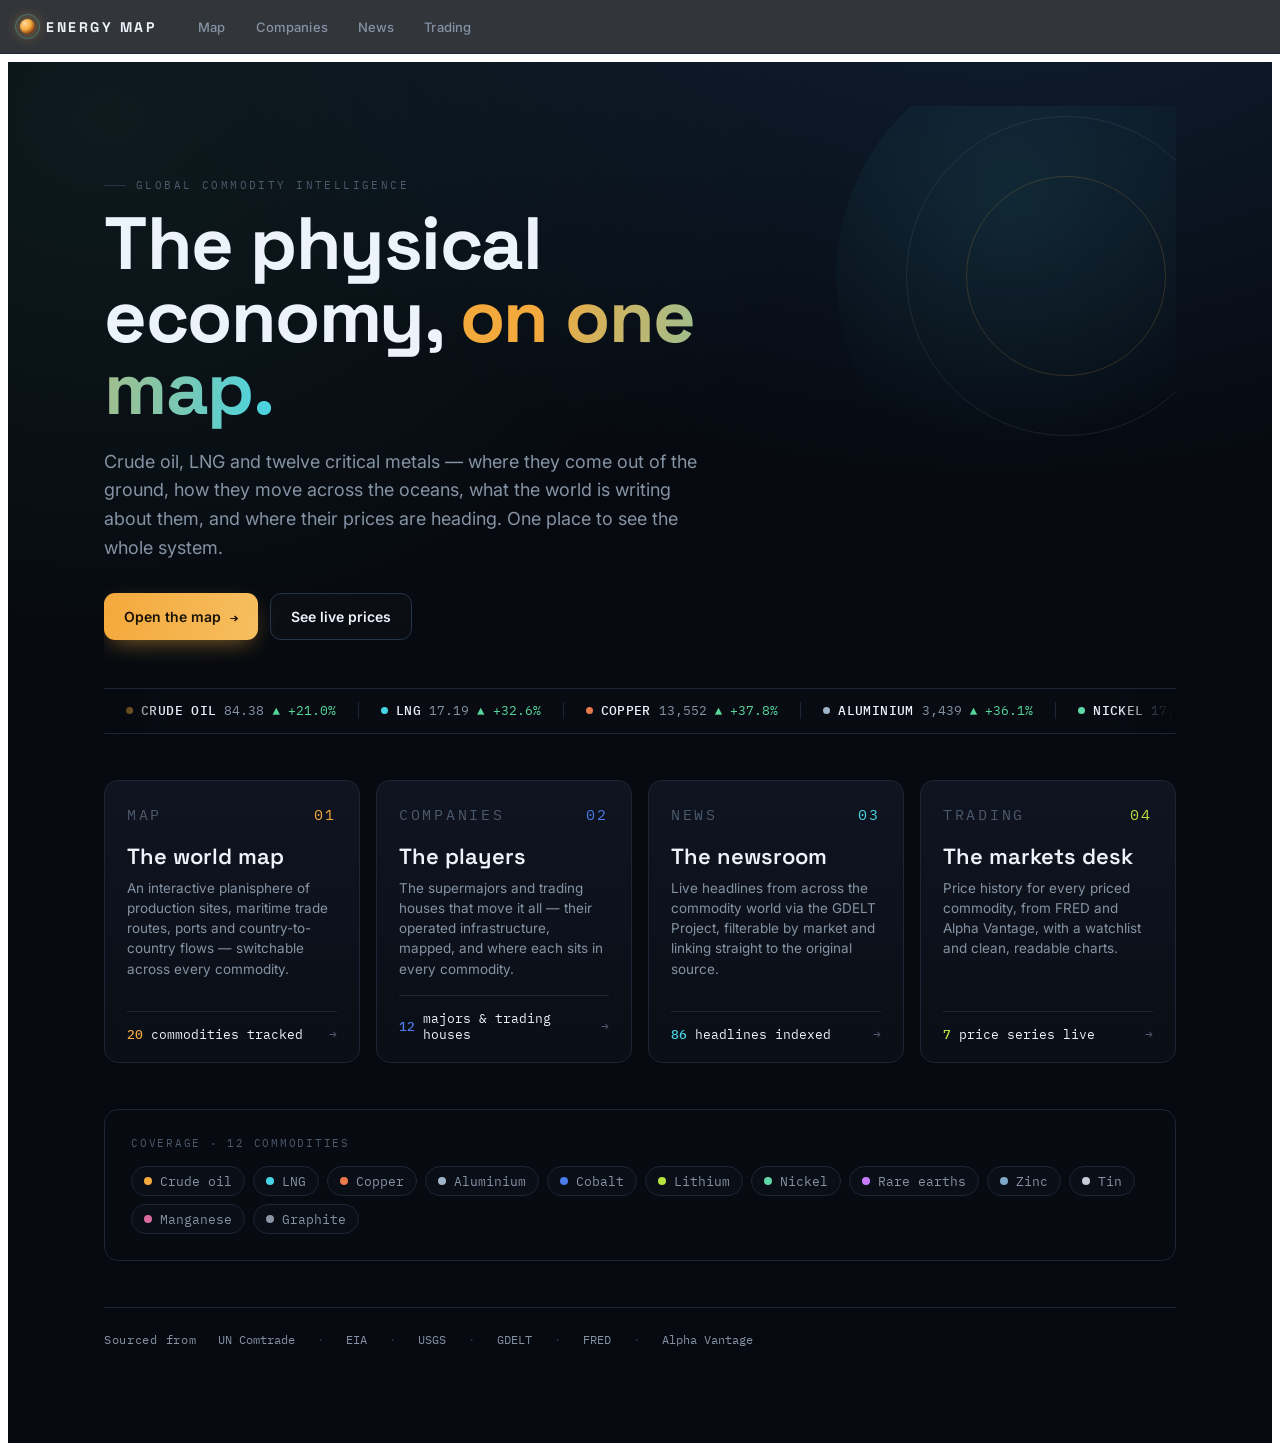
==== app/public/index.html @ 8a4626fb "Initial commit: Energy Map — global commodity intelligence platform Static D3 frontend (map / compan" ====
<!doctype html>
<html lang="en">
<head>
<meta charset="utf-8" />
<meta name="viewport" content="width=device-width, initial-scale=1" />
<title>Energy Map · Global commodity intelligence</title>
<meta name="description" content="One map for the physical economy: where crude oil, LNG and 12 critical metals are produced, how they trade, what the news says, and where prices are heading." />
<link rel="preconnect" href="https://fonts.googleapis.com" />
<link rel="preconnect" href="https://fonts.gstatic.com" crossorigin />
<link href="https://fonts.googleapis.com/css2?family=Newsreader:ital,opsz,wght@0,6..72,400;0,6..72,500;0,6..72,600;1,6..72,400&family=Space+Grotesk:wght@400;500;600;700&family=IBM+Plex+Mono:wght@400;500&family=Inter:wght@400;500;600&display=swap" rel="stylesheet" />
<link rel="stylesheet" href="site.css" />
</head>
<body>
<main class="page">
  <div class="page-in">

    <section class="hero">
      <div class="hero-orb"></div>
      <p class="eyebrow">Global commodity intelligence</p>
      <h1>The physical economy, <span class="accent">on one map.</span></h1>
      <p class="sub">Crude oil, LNG and twelve critical metals — where they come out of the
        ground, how they move across the oceans, what the world is writing about them, and
        where their prices are heading. One place to see the whole system.</p>
      <div class="hero-cta">
        <a class="btn primary" href="map.html">Open the map <span class="arw">→</span></a>
        <a class="btn ghost" href="trading.html">See live prices</a>
      </div>
    </section>

    <section class="ticker" aria-label="Live commodity prices">
      <div class="ticker-track" id="ticker"></div>
    </section>

    <section class="sections">
      <a class="scard" href="map.html" style="--accent:var(--crude)">
        <div class="ic"><span>Map</span><span class="no">01</span></div>
        <h3>The world map</h3>
        <p>An interactive planisphere of production sites, maritime trade routes, ports and
          country-to-country flows — switchable across every commodity.</p>
        <div class="stat" id="stat-map"><b>20</b> commodities tracked
          <span class="go">→</span></div>
      </a>
      <a class="scard" href="companies.html" style="--accent:#4B7BEC">
        <div class="ic"><span>Companies</span><span class="no">02</span></div>
        <h3>The players</h3>
        <p>The supermajors and trading houses that move it all — their operated
          infrastructure, mapped, and where each sits in every commodity.</p>
        <div class="stat"><b>12</b> majors &amp; trading houses
          <span class="go">→</span></div>
      </a>
      <a class="scard" href="news.html" style="--accent:var(--lng)">
        <div class="ic"><span>News</span><span class="no">03</span></div>
        <h3>The newsroom</h3>
        <p>Live headlines from across the commodity world via the GDELT Project, filterable
          by market and linking straight to the original source.</p>
        <div class="stat" id="stat-news"><b>—</b> headlines this week
          <span class="go">→</span></div>
      </a>
      <a class="scard" href="trading.html" style="--accent:#B7E23F">
        <div class="ic"><span>Trading</span><span class="no">04</span></div>
        <h3>The markets desk</h3>
        <p>Price history for every priced commodity, from FRED and Alpha Vantage, with a
          watchlist and clean, readable charts.</p>
        <div class="stat" id="stat-trading"><b>—</b> price series live
          <span class="go">→</span></div>
      </a>
    </section>

    <section class="coverage">
      <div class="lbl">Coverage · 12 commodities</div>
      <div class="cov-grid" id="coverage"></div>
    </section>

    <footer class="provenance">
      <span class="k">Sourced from</span>
      <span class="src">UN Comtrade</span><span class="sep">·</span>
      <span class="src">EIA</span><span class="sep">·</span>
      <span class="src">USGS</span><span class="sep">·</span>
      <span class="src">GDELT</span><span class="sep">·</span>
      <span class="src">FRED</span><span class="sep">·</span>
      <span class="src">Alpha Vantage</span>
    </footer>

  </div>
</main>
<script src="commodities.js"></script>
<script src="nav.js"></script>
<script src="landing.js"></script>
</body>
</html>
---- app/public/site.css ----
/* ============================================================================
   Energy Map — shared site chrome & design system
   "Ground control for the physical economy": a dark, terminal-grade interface.
   Covers the top nav (also injected on the map) + landing / news / trading.
   The map keeps its own style.css; here we only add the nav to it.
   ========================================================================== */
:root {
  --nav-h: 54px;

  /* base surfaces — the night side of Earth */
  --bg: #06090F; --bg-2: #0A0E16; --panel: #0F1420; --panel-2: #131A28;
  --border: #1C2637; --border-2: #26344A;
  --ink: #EDF3FA; --muted: #8593A4; --faint: #4C5A6D;

  /* brand accents (continuity with the map) */
  --crude: #F4A93C; --lng: #46D5E4;
  --up: #57D69A; --down: #FF6B8B;

  --sans: "Inter", system-ui, -apple-system, sans-serif;
  --disp: "Space Grotesk", "Inter", system-ui, sans-serif;
  --serif: "Newsreader", Georgia, "Times New Roman", serif;
  --mono: "IBM Plex Mono", ui-monospace, Menlo, monospace;

  --r: 14px; --r-sm: 9px;
}

* { box-sizing: border-box; }
/* Terminal-grade numerals: digits share a fixed advance so columns of prices
   line up (Bloomberg / Koyfin). Scoped to the data voice, not editorial prose. */
.mono, .ticker, .tk, .wl, .price-now, .stats-strip, .axis text, .news-count,
.scard .stat, .scard .ic .no, .foot-note, .wl .rt, .chip .ct, .site-comm {
  font-variant-numeric: tabular-nums; font-feature-settings: "tnum" 1; }
body.has-nav { padding-top: var(--nav-h); }

::selection { background: rgba(244,169,60,.28); color: #fff; }

/* ---------------------------------------------------------------- top nav -- */
.site-nav {
  position: fixed; top: 0; left: 0; right: 0; height: var(--nav-h); z-index: 100;
  display: flex; align-items: center; gap: 8px; padding: 0 20px;
  background: rgba(6, 9, 15, 0.82); backdrop-filter: blur(14px) saturate(1.4);
  border-bottom: 1px solid var(--border); font-family: var(--sans);
}
.site-brand { display: flex; align-items: center; gap: 11px; text-decoration: none;
  color: var(--ink); font-family: var(--disp); font-weight: 700; font-size: 14px;
  letter-spacing: .18em; margin-right: 20px; }
.site-brand .mk {
  width: 15px; height: 15px; border-radius: 50%; position: relative;
  background: radial-gradient(circle at 32% 30%, #FFD79A, var(--crude) 42%, #7a3410 78%);
  box-shadow: 0 0 14px 1px rgba(244,169,60,.6); flex: none; }
.site-brand .mk::after {
  content: ""; position: absolute; inset: -5px; border-radius: 50%;
  border: 1px solid rgba(70,213,228,.35); }
.site-links { display: flex; align-items: center; gap: 2px; }
.site-links a { position: relative; color: var(--muted); text-decoration: none;
  font-size: 13px; font-weight: 500; padding: 7px 14px; border-radius: var(--r-sm);
  transition: color .15s, background .15s; letter-spacing: .01em; }
.site-links a:hover { color: var(--ink); background: rgba(255,255,255,.04); }
.site-links a.active { color: var(--ink); }
.site-links a.active::after {
  content: ""; position: absolute; left: 14px; right: 14px; bottom: 2px; height: 2px;
  border-radius: 2px; background: linear-gradient(90deg, var(--crude), var(--lng)); }
.site-comm { font-family: var(--mono); font-size: 11px; color: var(--crude);
  border: 1px solid rgba(244,169,60,.35); border-radius: 20px; padding: 3px 11px;
  margin-left: auto; letter-spacing: .04em; text-transform: uppercase; }

/* Map page: shrink the app to sit under the nav. (do not remove) */
body.has-nav #app { height: calc(100vh - var(--nav-h)); }

/* ------------------------------------------------------------- page shell -- */
.page { min-height: calc(100vh - var(--nav-h)); color: var(--ink);
  font-family: var(--sans);
  background:
    radial-gradient(140% 100% at 78% -20%, #12253c 0%, rgba(10,14,22,0) 52%),
    radial-gradient(120% 90% at 8% 4%, #0d1a1e 0%, rgba(10,14,22,0) 46%),
    var(--bg); }
.page-in { max-width: 1120px; margin: 0 auto; padding: 44px 24px 96px; }
.eyebrow { font-family: var(--mono); font-size: 11px; letter-spacing: .22em;
  text-transform: uppercase; color: var(--faint); display: flex; align-items: center;
  gap: 10px; margin: 0 0 16px; }
.eyebrow::before { content: ""; width: 22px; height: 1px; background: var(--border-2); }
.page h1 { font-family: var(--disp); font-size: 34px; font-weight: 700;
  letter-spacing: -.01em; margin: 0 0 8px; line-height: 1.05; }
.page .lede { color: var(--muted); font-size: 15.5px; line-height: 1.55;
  max-width: 640px; margin: 0 0 30px; }

/* =================================================================  LANDING */
.hero { position: relative; padding: 72px 0 40px; overflow: hidden; }
.hero .eyebrow { animation: rise .7s .05s both; }
.hero h1 { font-family: var(--disp); font-weight: 700; font-size: clamp(40px, 6.4vw, 74px);
  line-height: .98; letter-spacing: -.02em; margin: 0 0 22px; max-width: 15ch;
  animation: rise .7s .12s both; }
.hero h1 .accent { background: linear-gradient(96deg, var(--crude) 20%, var(--lng));
  -webkit-background-clip: text; background-clip: text; -webkit-text-fill-color: transparent; }
.hero p.sub { color: var(--muted); font-size: clamp(15px, 1.5vw, 18px); line-height: 1.6;
  max-width: 56ch; margin: 0 0 30px; animation: rise .7s .2s both; }
.hero-cta { display: flex; gap: 12px; flex-wrap: wrap; animation: rise .7s .28s both; }
.btn { display: inline-flex; align-items: center; gap: 9px; text-decoration: none;
  font-size: 14px; font-weight: 600; padding: 12px 20px; border-radius: 11px;
  transition: transform .16s, box-shadow .16s, border-color .16s; }
.btn.primary { color: #1a1206; background: linear-gradient(96deg, var(--crude), #f6be5f);
  box-shadow: 0 8px 24px -8px rgba(244,169,60,.6); }
.btn.primary:hover { transform: translateY(-2px); box-shadow: 0 12px 30px -8px rgba(244,169,60,.7); }
.btn.ghost { color: var(--ink); border: 1px solid var(--border-2); background: rgba(255,255,255,.02); }
.btn.ghost:hover { border-color: var(--muted); transform: translateY(-2px); }
.btn .arw { font-family: var(--mono); }

/* ambient globe motif — the signature backdrop, calm not busy */
.hero-orb { position: absolute; top: -60px; right: -120px; width: 460px; height: 460px;
  border-radius: 50%; pointer-events: none; z-index: 0;
  background: radial-gradient(circle at 38% 34%, rgba(70,213,228,.10), rgba(6,9,15,0) 62%);
  animation: rise 1s .1s both; }
.hero-orb::before, .hero-orb::after { content: ""; position: absolute; inset: 70px;
  border-radius: 50%; border: 1px solid rgba(124,138,154,.16); }
.hero-orb::after { inset: 130px; border-color: rgba(244,169,60,.18); }
.hero > *:not(.hero-orb) { position: relative; z-index: 1; }

/* live price ticker */
.ticker { position: relative; margin: 8px 0 0; border-top: 1px solid var(--border);
  border-bottom: 1px solid var(--border); overflow: hidden; height: 46px;
  background: rgba(10,14,22,.5); animation: rise .7s .34s both; }
.ticker::before, .ticker::after { content: ""; position: absolute; top: 0; bottom: 0;
  width: 60px; z-index: 2; pointer-events: none; }
.ticker::before { left: 0; background: linear-gradient(90deg, var(--bg), transparent); }
.ticker::after { right: 0; background: linear-gradient(270deg, var(--bg), transparent); }
.ticker-track { display: flex; align-items: center; gap: 0; height: 100%;
  width: max-content; animation: marquee 46s linear infinite; }
.ticker:hover .ticker-track { animation-play-state: paused; }
.tk { display: inline-flex; align-items: baseline; gap: 8px; padding: 0 22px;
  border-right: 1px solid var(--border); font-family: var(--mono); font-size: 12.5px;
  white-space: nowrap; }
.tk .dot { width: 7px; height: 7px; border-radius: 50%; align-self: center; }
.tk .sym { color: var(--ink); font-weight: 500; letter-spacing: .03em; }
.tk .px { color: var(--muted); }
.tk .chg.up { color: var(--up); } .tk .chg.down { color: var(--down); }

/* section cards with a live stat */
.sections { display: grid; grid-template-columns: repeat(4, 1fr); gap: 16px; margin: 46px 0 0;
  animation: rise .7s .4s both; }
@media (max-width: 980px) { .sections { grid-template-columns: repeat(2, 1fr); } }
.scard { position: relative; display: flex; flex-direction: column; text-decoration: none;
  background: linear-gradient(180deg, var(--panel), var(--bg-2)); color: var(--ink);
  border: 1px solid var(--border); border-radius: var(--r); padding: 24px 22px 20px;
  overflow: hidden; transition: transform .18s, border-color .18s; min-height: 214px; }
.scard::before { content: ""; position: absolute; left: 0; top: 0; height: 3px; width: 100%;
  background: var(--accent, var(--crude)); opacity: .0; transition: opacity .18s; }
.scard:hover { transform: translateY(-4px); border-color: var(--border-2); }
.scard:hover::before { opacity: .9; }
.scard .ic { font-size: 15px; font-family: var(--mono); letter-spacing: .18em;
  text-transform: uppercase; color: var(--faint); display: flex; justify-content: space-between; }
.scard .ic .no { color: var(--accent, var(--crude)); }
.scard h3 { font-family: var(--disp); font-size: 22px; font-weight: 600; margin: 18px 0 8px; }
.scard p { color: var(--muted); font-size: 13.5px; line-height: 1.5; margin: 0 0 16px; flex: 1; }
.scard .stat { font-family: var(--mono); font-size: 12.5px; color: var(--ink);
  display: flex; align-items: center; gap: 8px; border-top: 1px solid var(--border);
  padding-top: 14px; }
.scard .stat b { color: var(--accent, var(--crude)); font-weight: 500; }
.scard .go { margin-left: auto; color: var(--faint); font-family: var(--mono);
  transition: transform .18s, color .18s; }
.scard:hover .go { color: var(--accent, var(--crude)); transform: translateX(3px); }

/* coverage strip — the 12 tracked commodities */
.coverage { margin: 46px 0 0; padding: 26px; border: 1px solid var(--border);
  border-radius: var(--r); background: rgba(10,14,22,.4); animation: rise .7s .46s both; }
.coverage .lbl { font-family: var(--mono); font-size: 11px; letter-spacing: .16em;
  text-transform: uppercase; color: var(--faint); margin-bottom: 16px; }
.cov-grid { display: flex; flex-wrap: wrap; gap: 8px; }
.cov { display: inline-flex; align-items: center; gap: 8px; font-size: 12.5px;
  color: var(--muted); font-family: var(--mono); padding: 6px 12px; border-radius: 20px;
  border: 1px solid var(--border); background: var(--bg-2); }
.cov .dot { width: 8px; height: 8px; border-radius: 50%; }

/* provenance footer */
.provenance { margin: 46px 0 0; padding-top: 24px; border-top: 1px solid var(--border);
  display: flex; flex-wrap: wrap; align-items: center; gap: 10px 22px;
  font-family: var(--mono); font-size: 11.5px; color: var(--faint); }
.provenance .k { color: var(--muted); letter-spacing: .06em; }
.provenance span.src { color: var(--muted); }
.provenance .sep { color: var(--border-2); }

/* ==================================================================== NEWS */
.news-head { display: flex; align-items: baseline; justify-content: space-between;
  gap: 16px; flex-wrap: wrap; }
.news-count { font-family: var(--mono); font-size: 12px; color: var(--faint);
  letter-spacing: .04em; }
.news-count b { color: var(--crude); }

.filters { display: flex; flex-wrap: wrap; gap: 7px; margin: 8px 0 30px; }
.chip { display: inline-flex; align-items: center; gap: 7px; font-family: var(--mono);
  font-size: 12px; color: var(--muted); background: var(--bg-2);
  border: 1px solid var(--border); border-radius: 20px; padding: 6px 13px; cursor: pointer;
  transition: color .14s, border-color .14s, background .14s; }
.chip .dot { width: 8px; height: 8px; border-radius: 50%; }
.chip .ct { color: var(--faint); font-size: 11px; }
.chip:hover { color: var(--ink); border-color: var(--border-2); }
.chip.on { color: var(--ink); border-color: var(--c, var(--crude));
  background: color-mix(in srgb, var(--c, var(--crude)) 14%, transparent); }
.chip.on .ct { color: var(--muted); }

/* lead story */
.lead { display: block; text-decoration: none; color: var(--ink); position: relative;
  border: 1px solid var(--border); border-radius: var(--r); padding: 30px 30px 26px;
  margin-bottom: 8px; overflow: hidden;
  background: linear-gradient(140deg, var(--panel) 0%, var(--bg-2) 70%);
  transition: border-color .18s, transform .18s; }
.lead::before { content: ""; position: absolute; left: 0; top: 0; bottom: 0; width: 4px;
  background: var(--c, var(--crude)); }
.lead:hover { border-color: var(--border-2); transform: translateY(-2px); }
.lead .kicker { font-family: var(--mono); font-size: 11px; letter-spacing: .16em;
  text-transform: uppercase; color: var(--c, var(--crude)); margin-bottom: 14px; }
/* Editorial voice: the newsroom borrows FT/Bloomberg.com gravitas via a serif,
   scoped to the masthead + lead headline. Working surfaces stay sans/mono. */
.news-head h1 { font-family: var(--serif); font-weight: 500; letter-spacing: -.005em; }
.lead .t { font-family: var(--serif); font-size: clamp(22px, 2.7vw, 32px); font-weight: 500;
  line-height: 1.2; letter-spacing: -.005em; margin: 0; max-width: 24ch; }
.lead .m { display: flex; flex-wrap: wrap; gap: 8px 16px; margin-top: 18px;
  font-family: var(--mono); font-size: 12px; color: var(--faint); align-items: center; }

/* news list */
.news-list { display: flex; flex-direction: column; }
.news-item { display: grid; grid-template-columns: 1fr auto; align-items: center; gap: 20px;
  text-decoration: none; padding: 18px 6px; border-bottom: 1px solid var(--border);
  transition: background .14s; }
.news-item:hover { background: rgba(255,255,255,.02); }
.news-item .t { color: var(--ink); font-size: 15.5px; line-height: 1.4; font-weight: 450; }
.news-item:hover .t { color: #fff; }
.news-item .m { display: flex; align-items: center; gap: 8px 14px; margin-top: 8px;
  font-family: var(--mono); font-size: 11.5px; color: var(--faint); flex-wrap: wrap; }
.news-item .src { color: var(--muted); }
.news-item .when { color: var(--faint); }
.pill { display: inline-flex; align-items: center; gap: 6px; font-family: var(--mono);
  font-size: 11px; padding: 3px 9px; border-radius: 20px; color: var(--ink);
  border: 1px solid color-mix(in srgb, var(--c) 40%, transparent);
  background: color-mix(in srgb, var(--c) 15%, transparent); }
.pill .dot { width: 7px; height: 7px; border-radius: 50%; background: var(--c); }
.news-item .tags { display: flex; gap: 6px; flex-wrap: wrap; justify-self: end; }
.more-wrap { display: flex; justify-content: center; margin: 26px 0 0; }
.load-more { display: inline-flex; align-items: center; gap: 10px; cursor: pointer;
  font-family: var(--sans); font-size: 13.5px; font-weight: 500; color: var(--ink);
  background: var(--bg-2); border: 1px solid var(--border-2); border-radius: 11px;
  padding: 11px 22px; transition: border-color .15s, transform .15s, background .15s; }
.load-more:hover { border-color: var(--crude); transform: translateY(-1px); }
.load-more span { font-family: var(--mono); font-size: 11px; color: var(--faint);
  font-variant-numeric: tabular-nums; }
.feed-end { text-align: center; font-family: var(--mono); font-size: 12px;
  color: var(--faint); padding: 8px 0; }
.empty { color: var(--muted); padding: 60px 20px; text-align: center; font-size: 14px;
  border: 1px dashed var(--border); border-radius: var(--r); background: rgba(10,14,22,.3); }
.empty code { font-family: var(--mono); font-size: 12px; color: var(--crude);
  background: var(--bg-2); padding: 2px 6px; border-radius: 5px; }

/* ================================================================= TRADING */
.terminal { display: grid; grid-template-columns: 260px 1fr; gap: 18px; align-items: start; }

/* watchlist rail */
.watchlist { border: 1px solid var(--border); border-radius: var(--r); overflow: hidden;
  background: var(--bg-2); }
.watchlist .wl-head { font-family: var(--mono); font-size: 11px; letter-spacing: .14em;
  text-transform: uppercase; color: var(--faint); padding: 14px 16px 10px; }
.wl { display: grid; grid-template-columns: auto 1fr 52px auto; align-items: center; gap: 10px;
  width: 100%; text-align: left; background: none; border: none; cursor: pointer;
  padding: 11px 16px; border-top: 1px solid var(--border); transition: background .14s; }
.wl .spark { width: 52px; height: 22px; }
.wl .spark svg { width: 100%; height: 100%; display: block; overflow: visible; }
.wl:hover { background: rgba(255,255,255,.03); }
.wl.on { background: color-mix(in srgb, var(--c) 12%, transparent); }
.wl .dot { width: 9px; height: 9px; border-radius: 50%; background: var(--c); }
.wl.off .dot { background: var(--faint); }
.wl .nm { font-family: var(--sans); font-size: 13.5px; color: var(--ink); font-weight: 500; }
.wl.off .nm { color: var(--faint); }
.wl .rt { text-align: right; font-family: var(--mono); }
.wl .px { font-size: 12.5px; color: var(--ink); display: block; }
.wl .ch { font-size: 10.5px; display: block; margin-top: 1px; }
.wl .ch.up { color: var(--up); } .wl .ch.down { color: var(--down); }
.wl .na { font-family: var(--mono); font-size: 10.5px; color: var(--faint); }

/* main chart panel */
.panel { border: 1px solid var(--border); border-radius: var(--r); overflow: hidden;
  background: linear-gradient(180deg, var(--panel), var(--bg-2)); }
.panel-head { display: flex; align-items: flex-start; justify-content: space-between;
  gap: 16px; padding: 22px 24px 6px; flex-wrap: wrap; }
.panel-title { display: flex; align-items: center; gap: 12px; }
.panel-title .dot { width: 12px; height: 12px; border-radius: 50%; background: var(--c);
  box-shadow: 0 0 12px 0 var(--c); }
.panel-title h2 { font-family: var(--disp); font-size: 22px; font-weight: 600; margin: 0; }
.panel-title .u { font-family: var(--mono); font-size: 11px; color: var(--faint);
  margin-top: 3px; }
.price-now { text-align: right; font-family: var(--mono); }
.price-now .big { font-size: 26px; color: var(--ink); font-weight: 500; }
.price-now .chg { font-size: 13px; margin-top: 2px; }
.price-now .chg.up { color: var(--up); } .price-now .chg.down { color: var(--down); }

/* stats strip — window high / low / average / range (Koyfin-style density) */
.stats-strip { display: flex; flex-wrap: wrap; gap: 26px; padding: 12px 24px 6px; }
.stats-strip .s { display: flex; flex-direction: column; gap: 2px; }
.stats-strip .s .k { font-family: var(--mono); font-size: 10px; letter-spacing: .12em;
  text-transform: uppercase; color: var(--faint); }
.stats-strip .s .v { font-family: var(--mono); font-size: 14px; color: var(--ink); }

.ranges { display: flex; gap: 6px; padding: 4px 24px 8px; }
.range-btn { font-family: var(--mono); font-size: 11.5px; color: var(--muted);
  background: var(--bg-2); border: 1px solid var(--border); border-radius: 7px;
  padding: 5px 12px; cursor: pointer; transition: .14s; }
.range-btn:hover { color: var(--ink); }
.range-btn.on { color: #06090f; background: var(--c); border-color: var(--c); font-weight: 600; }

.chart-wrap { padding: 6px 12px 14px; }
.chart-wrap svg { width: 100%; height: 360px; display: block; }
.grid-line { stroke: #141d29; }
.axis text { fill: var(--faint); font-size: 10px; font-family: var(--mono); }
.axis path, .axis line { stroke: var(--border); }
.hover-line { stroke: var(--border-2); stroke-dasharray: 3 3; }
.hover-dot { stroke: var(--bg); stroke-width: 2; }
.tip { position: absolute; pointer-events: none; font-family: var(--mono); font-size: 11.5px;
  background: var(--panel-2); border: 1px solid var(--border-2); border-radius: 8px;
  padding: 7px 10px; color: var(--ink); white-space: nowrap; transform: translate(-50%, -130%);
  opacity: 0; transition: opacity .1s; z-index: 5; }
.tip .d { color: var(--faint); display: block; font-size: 10px; margin-top: 2px; }

.foot-note { font-family: var(--mono); font-size: 11px; color: var(--faint);
  padding: 4px 24px 20px; }
.foot-note b { color: var(--muted); font-weight: 500; }

/* no-series notice */
.no-series { padding: 60px 24px; text-align: center; }
.no-series .big { font-family: var(--disp); font-size: 20px; color: var(--muted); margin-bottom: 8px; }
.no-series p { color: var(--faint); font-size: 13px; margin: 0; }

/* =============================================================== COMPANIES */
.companies { display: grid; grid-template-columns: 384px 1fr;
  height: calc(100vh - var(--nav-h)); overflow: hidden;
  background: radial-gradient(120% 90% at 70% -10%, #0e1826 0%, var(--bg) 60%); }

.co-panel { border-right: 1px solid var(--border); overflow-y: auto;
  padding: 20px 20px 40px; background: rgba(8,11,17,.5); }
.co-panel-head { display: flex; align-items: baseline; justify-content: space-between; }
.co-sub { font-family: var(--mono); font-size: 11px; color: var(--faint); }

.co-pick { margin: 14px 0 22px; }
.co-group { font-family: var(--mono); font-size: 10px; letter-spacing: .16em;
  text-transform: uppercase; color: var(--faint); margin: 14px 0 8px; }
.co-chip-grid { display: grid; grid-template-columns: 1fr 1fr; gap: 6px; }
.co-chip { display: flex; align-items: center; gap: 8px; text-align: left;
  background: var(--bg-2); border: 1px solid var(--border); border-radius: 9px;
  padding: 8px 10px; cursor: pointer; transition: border-color .14s, background .14s; }
.co-chip .d { width: 8px; height: 8px; border-radius: 50%; background: var(--c); flex: none; }
.co-chip .n { font-size: 12.5px; color: var(--muted); font-weight: 500; line-height: 1.1; }
.co-chip:hover { border-color: var(--border-2); }
.co-chip:hover .n { color: var(--ink); }
.co-chip.on { border-color: var(--c); background: color-mix(in srgb, var(--c) 14%, transparent); }
.co-chip.on .n { color: var(--ink); }

.co-card { border: 1px solid var(--border); border-left: 3px solid var(--c);
  border-radius: var(--r); padding: 18px 18px 16px; background: linear-gradient(180deg, var(--panel), var(--bg-2)); }
.co-name .mono-tag { font-family: var(--mono); font-size: 10px; letter-spacing: .14em;
  text-transform: uppercase; color: var(--c); }
.co-name h2 { font-family: var(--disp); font-size: 24px; font-weight: 600; margin: 5px 0 0; }
.co-blurb { color: var(--muted); font-size: 13px; line-height: 1.5; margin: 10px 0 14px; }
.co-meta { display: grid; grid-template-columns: 1fr 1fr; gap: 7px 16px; margin-bottom: 14px; }
.mrow { display: flex; flex-direction: column; gap: 1px; }
.mrow .k { font-family: var(--mono); font-size: 9.5px; letter-spacing: .1em;
  text-transform: uppercase; color: var(--faint); }
.mrow .v { font-size: 12.5px; color: var(--ink); }
.co-reach { display: flex; gap: 18px; border-top: 1px solid var(--border); padding-top: 12px; }
.co-reach .r b { font-family: var(--mono); font-size: 18px; color: var(--c); display: block; }
.co-reach .r span { font-size: 10px; color: var(--muted); text-transform: uppercase; letter-spacing: .05em; }

.co-foot-h { font-family: var(--mono); font-size: 10px; letter-spacing: .14em;
  text-transform: uppercase; color: var(--faint); margin: 22px 0 10px; }
.co-bar { display: block; text-decoration: none; padding: 9px 0; border-bottom: 1px solid var(--border); }
.co-bar:hover .nm { color: #fff; }
.co-bar-top { display: flex; align-items: baseline; justify-content: space-between; gap: 10px; }
.co-bar .nm { display: inline-flex; align-items: center; gap: 7px; font-size: 13px;
  color: var(--ink); font-weight: 500; }
.co-bar .nm .dot { width: 8px; height: 8px; border-radius: 50%; }
.co-bar .role { font-family: var(--mono); font-size: 10px; color: var(--muted); }
.co-bar .track { height: 5px; border-radius: 3px; background: var(--bg-2);
  margin: 7px 0 5px; overflow: hidden; }
.co-bar .fill { display: block; height: 100%; border-radius: 3px; }
.co-bar .note { font-size: 11px; color: var(--faint); line-height: 1.4; }
.co-err { color: var(--muted); font-size: 13px; padding: 20px 0; }
.co-err code { font-family: var(--mono); color: var(--crude); }

/* the map surface — same tones as the main planisphere */
.co-map { position: relative; overflow: hidden; }
.co-map svg { width: 100%; height: 100%; display: block; }
.co-map .sphere { fill: #0B131F; stroke: var(--border); stroke-width: .6; }
.co-map .graticule { fill: none; stroke: #16202d; stroke-width: .4; }
.co-map .country { stroke: #0c141d; stroke-width: .4; fill: #1C2734; transition: fill .3s, fill-opacity .3s; }

.co-legend { position: absolute; left: 18px; bottom: 18px; display: flex; flex-wrap: wrap;
  align-items: center; gap: 6px 14px; max-width: 460px; padding: 11px 14px;
  background: rgba(10,14,22,.82); backdrop-filter: blur(8px);
  border: 1px solid var(--border); border-radius: 10px; }
.co-legend .lg-h { font-family: var(--mono); font-size: 10px; letter-spacing: .12em;
  text-transform: uppercase; color: var(--faint); width: 100%; }
.co-legend .lg { display: inline-flex; align-items: center; gap: 6px;
  font-size: 11.5px; color: var(--muted); }
.co-legend .lg-note { font-family: var(--mono); font-size: 10px; color: var(--faint);
  width: 100%; border-top: 1px solid var(--border); padding-top: 7px; }

.co-pop { position: absolute; z-index: 6; width: 240px; transform: translate(-50%, -100%);
  background: var(--panel-2); border: 1px solid var(--border-2); border-radius: 12px;
  padding: 14px 15px 13px; box-shadow: 0 18px 40px -12px rgba(0,0,0,.7); }
.co-pop .pop-x { position: absolute; top: 8px; right: 11px; color: var(--faint);
  cursor: pointer; font-size: 16px; line-height: 1; }
.co-pop .pop-x:hover { color: var(--ink); }
.co-pop .pop-k { font-family: var(--mono); font-size: 10px; letter-spacing: .12em;
  text-transform: uppercase; }
.co-pop .pop-t { font-family: var(--disp); font-size: 15px; font-weight: 600;
  margin: 3px 0 8px; line-height: 1.25; padding-right: 12px; }
.co-pop .pop-m { display: flex; align-items: center; gap: 8px; flex-wrap: wrap;
  font-family: var(--mono); font-size: 11px; color: var(--muted); margin-bottom: 7px; }
.co-pop .chip2 { display: inline-flex; align-items: center; gap: 6px; font-family: var(--mono);
  font-size: 10.5px; color: var(--ink); padding: 2px 8px; border-radius: 20px;
  border: 1px solid color-mix(in srgb, var(--c) 40%, transparent);
  background: color-mix(in srgb, var(--c) 15%, transparent); }
.co-pop .chip2 .dot { width: 6px; height: 6px; border-radius: 50%; background: var(--c); }
.co-pop .pop-note { font-size: 11.5px; color: var(--muted); line-height: 1.45; }

@media (max-width: 900px) {
  .companies { grid-template-columns: 1fr; grid-template-rows: auto 1fr; }
  .co-panel { border-right: none; border-bottom: 1px solid var(--border); max-height: 46vh; }
  .co-map { min-height: 54vh; }
}

/* ---------------------------------------------------------------- motion -- */
@keyframes rise { from { opacity: 0; transform: translateY(14px); } to { opacity: 1; transform: none; } }
@keyframes marquee { from { transform: translateX(0); } to { transform: translateX(-50%); } }

@media (prefers-reduced-motion: reduce) {
  .ticker-track { animation: none; }
  [class] { animation-duration: .001s !important; }
}

/* ------------------------------------------------------------ responsive -- */
@media (max-width: 900px) {
  /* Stack the terminal: full-width vertical watchlist, chart below. All 12
     markets stay visible by scrolling the page (no hidden horizontal overflow). */
  .terminal { grid-template-columns: 1fr; }
  .chart-wrap svg { height: 300px; }
}
@media (max-width: 760px) {
  .sections { grid-template-columns: 1fr; }
  .page-in { padding: 32px 18px 72px; }
  .news-item { grid-template-columns: 1fr; }
  .news-item .tags { justify-self: start; margin-top: 10px; }
  .site-brand { margin-right: 8px; letter-spacing: .1em; }
  .site-links a { padding: 7px 9px; }
}
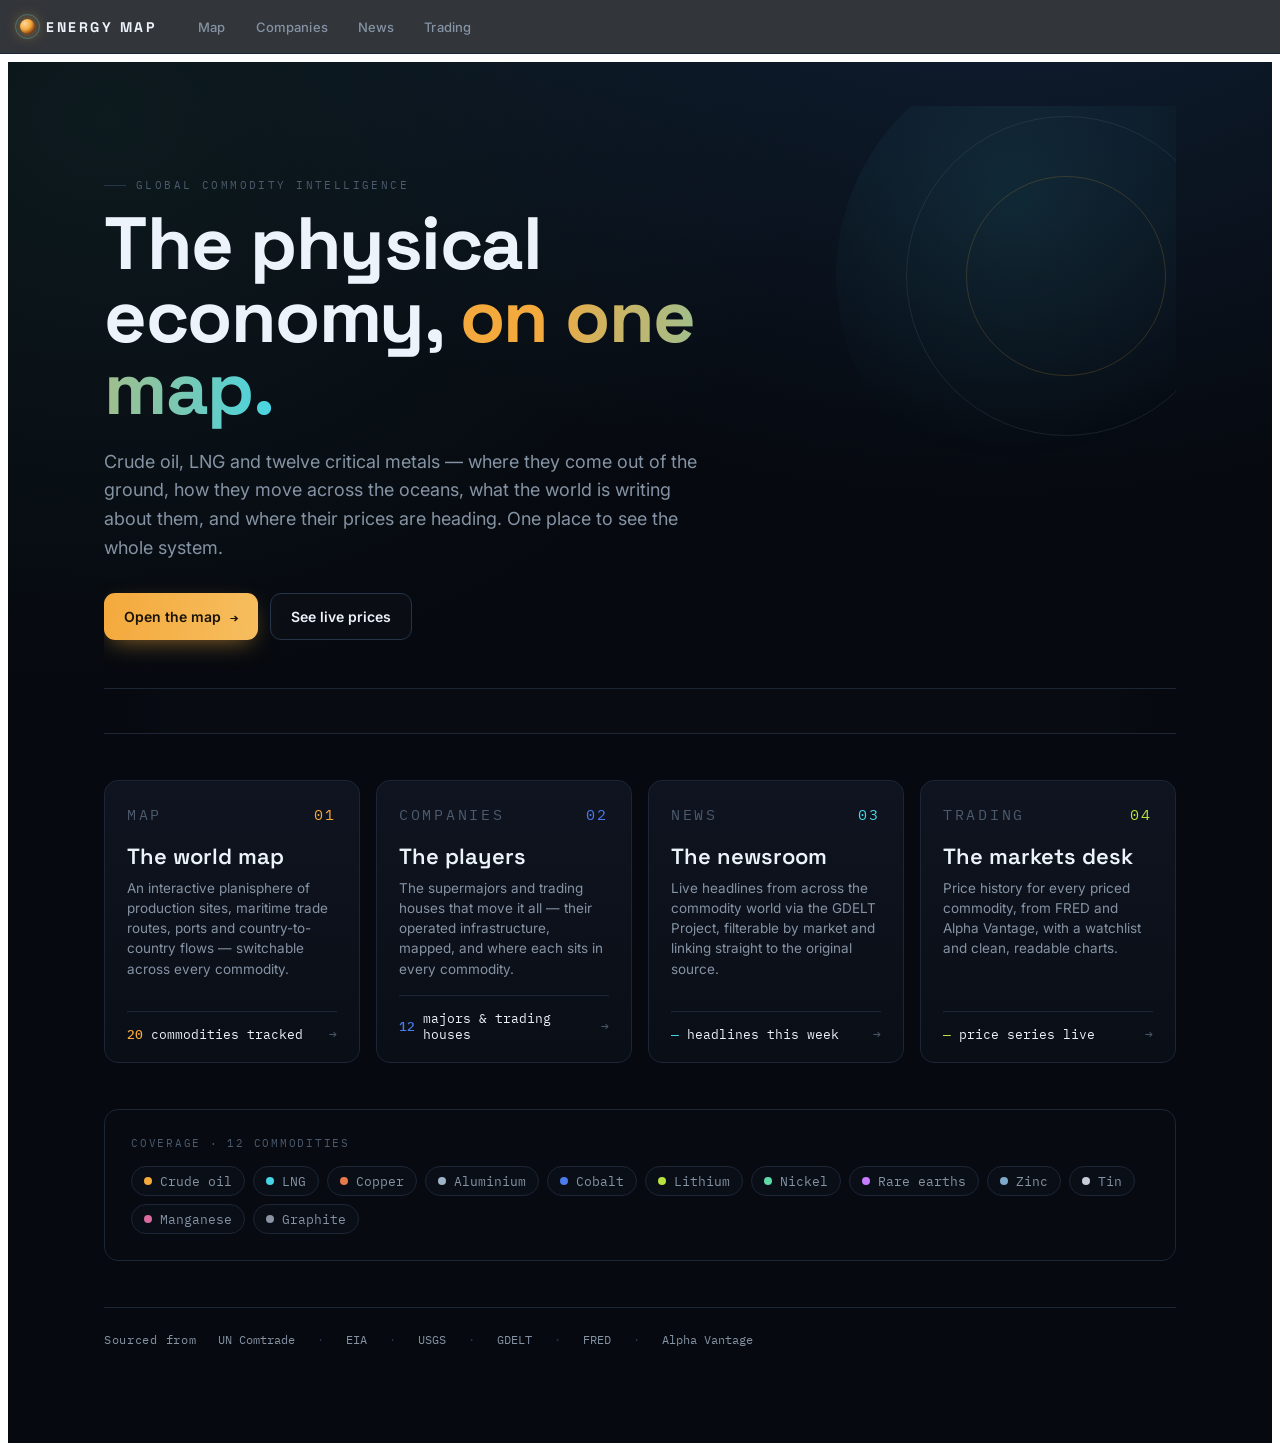
==== commit b8b819be: "feat(data): read all frontend data live from Supabase The browser now queries Supabase (PostgREST + " ====
--- a/app/public/index.html
+++ b/app/public/index.html
@@ -85,6 +85,7 @@
 </main>
 <script src="commodities.js"></script>
 <script src="nav.js"></script>
+<script src="supabase-config.js"></script>
 <script src="landing.js"></script>
 </body>
 </html>
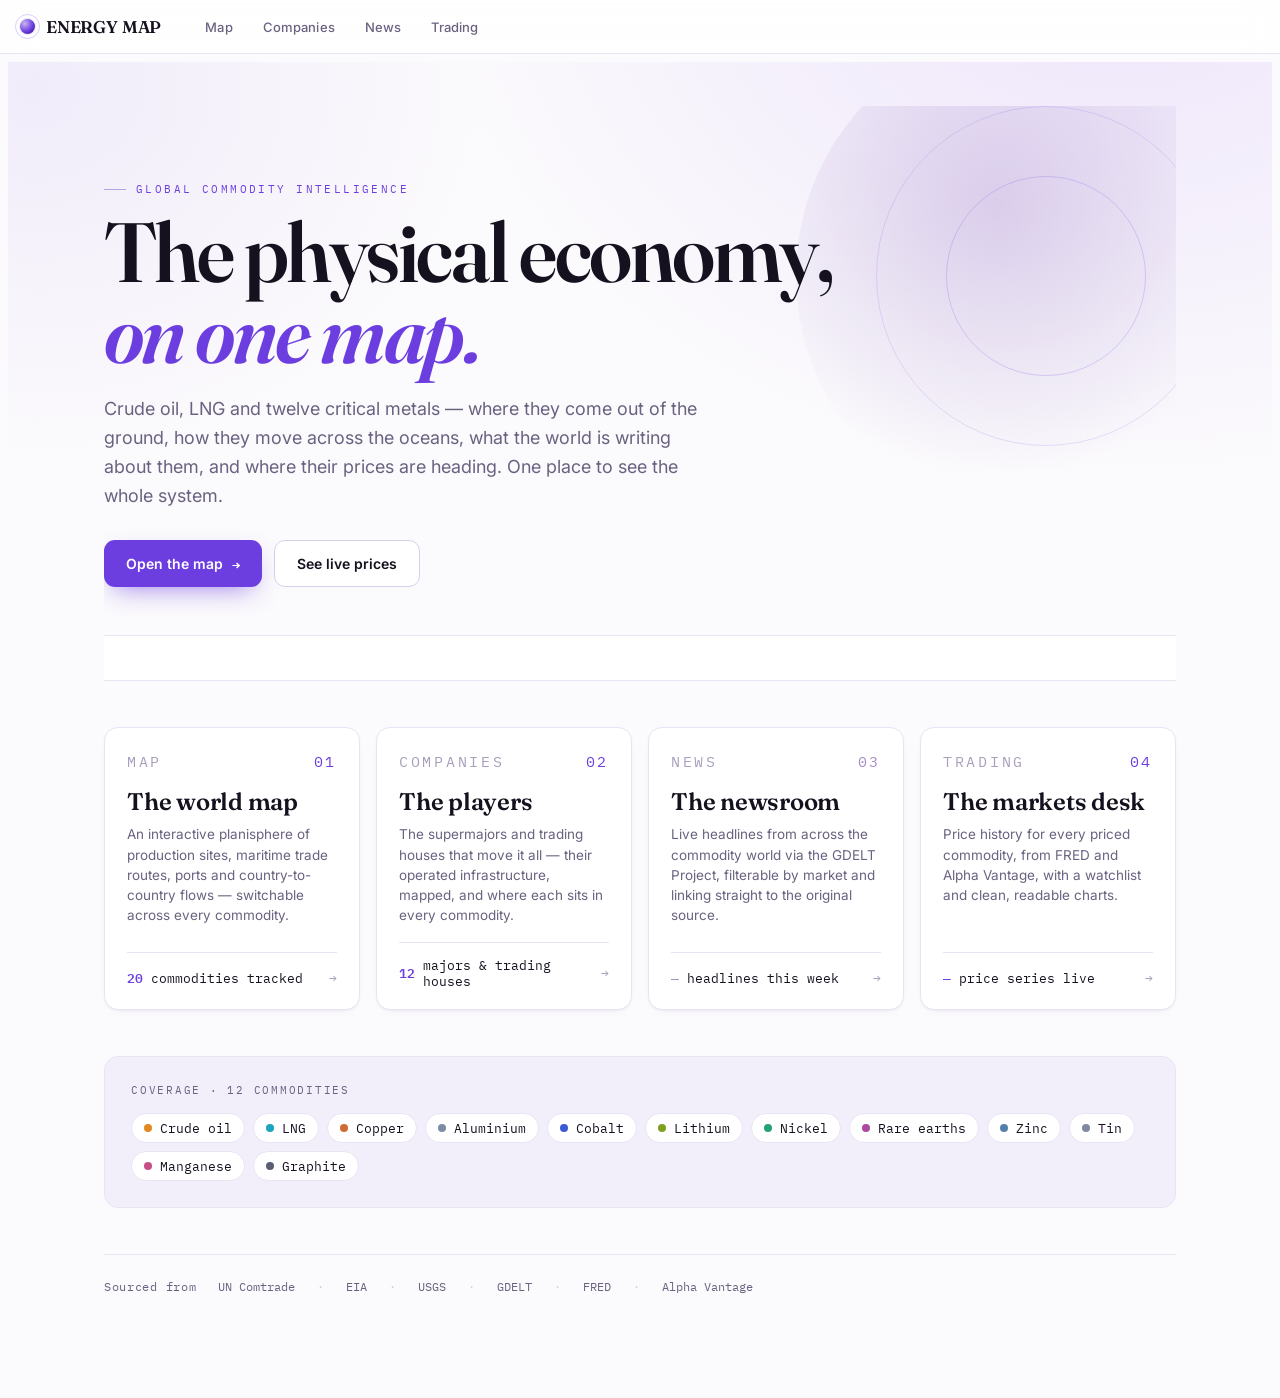
==== commit b683a556: "design: new charte — violet / white / black, editorial-finance - Full visual identity rework: light " ====
--- a/app/public/index.html
+++ b/app/public/index.html
@@ -7,7 +7,7 @@
 <meta name="description" content="One map for the physical economy: where crude oil, LNG and 12 critical metals are produced, how they trade, what the news says, and where prices are heading." />
 <link rel="preconnect" href="https://fonts.googleapis.com" />
 <link rel="preconnect" href="https://fonts.gstatic.com" crossorigin />
-<link href="https://fonts.googleapis.com/css2?family=Newsreader:ital,opsz,wght@0,6..72,400;0,6..72,500;0,6..72,600;1,6..72,400&family=Space+Grotesk:wght@400;500;600;700&family=IBM+Plex+Mono:wght@400;500&family=Inter:wght@400;500;600&display=swap" rel="stylesheet" />
+<link href="https://fonts.googleapis.com/css2?family=Fraunces:ital,opsz,wght@0,9..144,500;0,9..144,600;0,9..144,700;1,9..144,500&family=IBM+Plex+Mono:wght@400;500&family=Inter:wght@400;500;600;700&display=swap" rel="stylesheet" />
 <link rel="stylesheet" href="site.css" />
 </head>
 <body>
@@ -40,7 +40,7 @@
         <div class="stat" id="stat-map"><b>20</b> commodities tracked
           <span class="go">→</span></div>
       </a>
-      <a class="scard" href="companies.html" style="--accent:#4B7BEC">
+      <a class="scard" href="companies.html" style="--accent:var(--violet)">
         <div class="ic"><span>Companies</span><span class="no">02</span></div>
         <h3>The players</h3>
         <p>The supermajors and trading houses that move it all — their operated
@@ -56,7 +56,7 @@
         <div class="stat" id="stat-news"><b>—</b> headlines this week
           <span class="go">→</span></div>
       </a>
-      <a class="scard" href="trading.html" style="--accent:#B7E23F">
+      <a class="scard" href="trading.html" style="--accent:var(--violet)">
         <div class="ic"><span>Trading</span><span class="no">04</span></div>
         <h3>The markets desk</h3>
         <p>Price history for every priced commodity, from FRED and Alpha Vantage, with a
--- a/app/public/site.css
+++ b/app/public/site.css
@@ -1,67 +1,73 @@
 /* ============================================================================
-   Energy Map — shared site chrome & design system
-   "Ground control for the physical economy": a dark, terminal-grade interface.
-   Covers the top nav (also injected on the map) + landing / news / trading.
-   The map keeps its own style.css; here we only add the nav to it.
+   Energy Map — shared design system
+   Editorial-finance identity: white/ivory paper, near-black ink, a signature
+   violet, and a characterful serif (Fraunces) for display. Data surfaces (the
+   maps) invert to a deep violet-black canvas so the commodity colours read.
    ========================================================================== */
 :root {
   --nav-h: 54px;
 
-  /* base surfaces — the night side of Earth */
-  --bg: #06090F; --bg-2: #0A0E16; --panel: #0F1420; --panel-2: #131A28;
-  --border: #1C2637; --border-2: #26344A;
-  --ink: #EDF3FA; --muted: #8593A4; --faint: #4C5A6D;
-
-  /* brand accents (continuity with the map) */
-  --crude: #F4A93C; --lng: #46D5E4;
-  --up: #57D69A; --down: #FF6B8B;
+  /* light, editorial base */
+  --bg: #FBFAFC; --bg-2: #F3EFFA; --panel: #FFFFFF; --panel-2: #FFFFFF;
+  --border: #E9E3F4; --border-2: #D8CEEC;
+  --ink: #16111F; --muted: #6A6280; --faint: #A99FBC;
+
+  /* signature violet + market semantics */
+  --violet: #6C3EE0; --violet-soft: #B7A4E8; --lavender: #A78BCA;
+  --up: #1E9E6A; --down: #DE3E68;
+
+  /* the old chrome-accent vars now point at the violet family, so every
+     component that referenced them adopts the new identity automatically. */
+  --crude: #6C3EE0; --lng: #A78BCA;
 
   --sans: "Inter", system-ui, -apple-system, sans-serif;
-  --disp: "Space Grotesk", "Inter", system-ui, sans-serif;
-  --serif: "Newsreader", Georgia, "Times New Roman", serif;
+  --disp: "Fraunces", Georgia, "Times New Roman", serif;
+  --serif: "Fraunces", Georgia, "Times New Roman", serif;
   --mono: "IBM Plex Mono", ui-monospace, Menlo, monospace;
 
   --r: 14px; --r-sm: 9px;
+  --shadow: 0 1px 2px rgba(22,17,31,.05), 0 10px 30px -14px rgba(108,62,224,.20);
+  --shadow-sm: 0 1px 2px rgba(22,17,31,.05), 0 4px 14px -10px rgba(108,62,224,.16);
 }
 
 * { box-sizing: border-box; }
-/* Terminal-grade numerals: digits share a fixed advance so columns of prices
-   line up (Bloomberg / Koyfin). Scoped to the data voice, not editorial prose. */
+/* Terminal-grade numerals: digits share a fixed advance so prices line up. */
 .mono, .ticker, .tk, .wl, .price-now, .stats-strip, .axis text, .news-count,
 .scard .stat, .scard .ic .no, .foot-note, .wl .rt, .chip .ct, .site-comm {
   font-variant-numeric: tabular-nums; font-feature-settings: "tnum" 1; }
+body { background: var(--bg); }
 body.has-nav { padding-top: var(--nav-h); }
 
-::selection { background: rgba(244,169,60,.28); color: #fff; }
+::selection { background: rgba(108,62,224,.22); color: var(--ink); }
 
 /* ---------------------------------------------------------------- top nav -- */
 .site-nav {
   position: fixed; top: 0; left: 0; right: 0; height: var(--nav-h); z-index: 100;
   display: flex; align-items: center; gap: 8px; padding: 0 20px;
-  background: rgba(6, 9, 15, 0.82); backdrop-filter: blur(14px) saturate(1.4);
+  background: rgba(255, 255, 255, 0.82); backdrop-filter: blur(14px) saturate(1.3);
   border-bottom: 1px solid var(--border); font-family: var(--sans);
 }
 .site-brand { display: flex; align-items: center; gap: 11px; text-decoration: none;
-  color: var(--ink); font-family: var(--disp); font-weight: 700; font-size: 14px;
-  letter-spacing: .18em; margin-right: 20px; }
+  color: var(--ink); font-family: var(--disp); font-weight: 600; font-size: 17px;
+  letter-spacing: -.01em; margin-right: 22px; }
 .site-brand .mk {
   width: 15px; height: 15px; border-radius: 50%; position: relative;
-  background: radial-gradient(circle at 32% 30%, #FFD79A, var(--crude) 42%, #7a3410 78%);
-  box-shadow: 0 0 14px 1px rgba(244,169,60,.6); flex: none; }
+  background: radial-gradient(circle at 32% 30%, #C9B6F2, var(--violet) 55%, #3A1E8A 88%);
+  box-shadow: 0 0 0 1px rgba(108,62,224,.15); flex: none; }
 .site-brand .mk::after {
   content: ""; position: absolute; inset: -5px; border-radius: 50%;
-  border: 1px solid rgba(70,213,228,.35); }
+  border: 1px solid rgba(108,62,224,.25); }
 .site-links { display: flex; align-items: center; gap: 2px; }
 .site-links a { position: relative; color: var(--muted); text-decoration: none;
   font-size: 13px; font-weight: 500; padding: 7px 14px; border-radius: var(--r-sm);
   transition: color .15s, background .15s; letter-spacing: .01em; }
-.site-links a:hover { color: var(--ink); background: rgba(255,255,255,.04); }
-.site-links a.active { color: var(--ink); }
+.site-links a:hover { color: var(--ink); background: rgba(108,62,224,.06); }
+.site-links a.active { color: var(--violet); }
 .site-links a.active::after {
   content: ""; position: absolute; left: 14px; right: 14px; bottom: 2px; height: 2px;
-  border-radius: 2px; background: linear-gradient(90deg, var(--crude), var(--lng)); }
-.site-comm { font-family: var(--mono); font-size: 11px; color: var(--crude);
-  border: 1px solid rgba(244,169,60,.35); border-radius: 20px; padding: 3px 11px;
+  border-radius: 2px; background: var(--violet); }
+.site-comm { font-family: var(--mono); font-size: 11px; color: var(--violet);
+  border: 1px solid rgba(108,62,224,.30); border-radius: 20px; padding: 3px 11px;
   margin-left: auto; letter-spacing: .04em; text-transform: uppercase; }
 
 /* Map page: shrink the app to sit under the nav. (do not remove) */
@@ -71,58 +77,58 @@
 .page { min-height: calc(100vh - var(--nav-h)); color: var(--ink);
   font-family: var(--sans);
   background:
-    radial-gradient(140% 100% at 78% -20%, #12253c 0%, rgba(10,14,22,0) 52%),
-    radial-gradient(120% 90% at 8% 4%, #0d1a1e 0%, rgba(10,14,22,0) 46%),
+    radial-gradient(120% 90% at 88% -10%, #EDE4FB 0%, rgba(251,250,252,0) 46%),
+    radial-gradient(90% 70% at 2% 2%, #F1ECFA 0%, rgba(251,250,252,0) 40%),
     var(--bg); }
 .page-in { max-width: 1120px; margin: 0 auto; padding: 44px 24px 96px; }
 .eyebrow { font-family: var(--mono); font-size: 11px; letter-spacing: .22em;
-  text-transform: uppercase; color: var(--faint); display: flex; align-items: center;
+  text-transform: uppercase; color: var(--violet); display: flex; align-items: center;
   gap: 10px; margin: 0 0 16px; }
-.eyebrow::before { content: ""; width: 22px; height: 1px; background: var(--border-2); }
-.page h1 { font-family: var(--disp); font-size: 34px; font-weight: 700;
-  letter-spacing: -.01em; margin: 0 0 8px; line-height: 1.05; }
+.eyebrow::before { content: ""; width: 22px; height: 1px; background: var(--violet-soft); }
+.page h1 { font-family: var(--disp); font-size: 38px; font-weight: 600;
+  letter-spacing: -.015em; margin: 0 0 8px; line-height: 1.03; }
 .page .lede { color: var(--muted); font-size: 15.5px; line-height: 1.55;
   max-width: 640px; margin: 0 0 30px; }
 
 /* =================================================================  LANDING */
-.hero { position: relative; padding: 72px 0 40px; overflow: hidden; }
+.hero { position: relative; padding: 76px 0 40px; overflow: hidden; }
 .hero .eyebrow { animation: rise .7s .05s both; }
-.hero h1 { font-family: var(--disp); font-weight: 700; font-size: clamp(40px, 6.4vw, 74px);
-  line-height: .98; letter-spacing: -.02em; margin: 0 0 22px; max-width: 15ch;
+.hero h1 { font-family: var(--disp); font-weight: 600; font-size: clamp(44px, 7vw, 84px);
+  line-height: .96; letter-spacing: -.03em; margin: 0 0 22px; max-width: 15ch;
   animation: rise .7s .12s both; }
-.hero h1 .accent { background: linear-gradient(96deg, var(--crude) 20%, var(--lng));
-  -webkit-background-clip: text; background-clip: text; -webkit-text-fill-color: transparent; }
+.hero h1 .accent { color: var(--violet); font-style: italic; }
 .hero p.sub { color: var(--muted); font-size: clamp(15px, 1.5vw, 18px); line-height: 1.6;
   max-width: 56ch; margin: 0 0 30px; animation: rise .7s .2s both; }
 .hero-cta { display: flex; gap: 12px; flex-wrap: wrap; animation: rise .7s .28s both; }
 .btn { display: inline-flex; align-items: center; gap: 9px; text-decoration: none;
-  font-size: 14px; font-weight: 600; padding: 12px 20px; border-radius: 11px;
-  transition: transform .16s, box-shadow .16s, border-color .16s; }
-.btn.primary { color: #1a1206; background: linear-gradient(96deg, var(--crude), #f6be5f);
-  box-shadow: 0 8px 24px -8px rgba(244,169,60,.6); }
-.btn.primary:hover { transform: translateY(-2px); box-shadow: 0 12px 30px -8px rgba(244,169,60,.7); }
-.btn.ghost { color: var(--ink); border: 1px solid var(--border-2); background: rgba(255,255,255,.02); }
-.btn.ghost:hover { border-color: var(--muted); transform: translateY(-2px); }
+  font-size: 14px; font-weight: 600; padding: 12px 22px; border-radius: 11px;
+  transition: transform .16s, box-shadow .16s, border-color .16s, background .16s; }
+.btn.primary { color: #fff; background: var(--violet);
+  box-shadow: 0 10px 26px -10px rgba(108,62,224,.7); }
+.btn.primary:hover { transform: translateY(-2px); background: #5A2FCB;
+  box-shadow: 0 14px 32px -10px rgba(108,62,224,.8); }
+.btn.ghost { color: var(--ink); border: 1px solid var(--border-2); background: #fff; }
+.btn.ghost:hover { border-color: var(--violet); color: var(--violet); transform: translateY(-2px); }
 .btn .arw { font-family: var(--mono); }
 
-/* ambient globe motif — the signature backdrop, calm not busy */
-.hero-orb { position: absolute; top: -60px; right: -120px; width: 460px; height: 460px;
+/* ambient orb — a soft lavender glow, calm not busy */
+.hero-orb { position: absolute; top: -80px; right: -120px; width: 500px; height: 500px;
   border-radius: 50%; pointer-events: none; z-index: 0;
-  background: radial-gradient(circle at 38% 34%, rgba(70,213,228,.10), rgba(6,9,15,0) 62%);
+  background: radial-gradient(circle at 40% 36%, rgba(167,139,202,.34), rgba(251,250,252,0) 62%);
   animation: rise 1s .1s both; }
-.hero-orb::before, .hero-orb::after { content: ""; position: absolute; inset: 70px;
-  border-radius: 50%; border: 1px solid rgba(124,138,154,.16); }
-.hero-orb::after { inset: 130px; border-color: rgba(244,169,60,.18); }
+.hero-orb::before, .hero-orb::after { content: ""; position: absolute; inset: 80px;
+  border-radius: 50%; border: 1px solid rgba(108,62,224,.14); }
+.hero-orb::after { inset: 150px; border-color: rgba(108,62,224,.20); }
 .hero > *:not(.hero-orb) { position: relative; z-index: 1; }
 
 /* live price ticker */
 .ticker { position: relative; margin: 8px 0 0; border-top: 1px solid var(--border);
   border-bottom: 1px solid var(--border); overflow: hidden; height: 46px;
-  background: rgba(10,14,22,.5); animation: rise .7s .34s both; }
+  background: #fff; animation: rise .7s .34s both; }
 .ticker::before, .ticker::after { content: ""; position: absolute; top: 0; bottom: 0;
   width: 60px; z-index: 2; pointer-events: none; }
-.ticker::before { left: 0; background: linear-gradient(90deg, var(--bg), transparent); }
-.ticker::after { right: 0; background: linear-gradient(270deg, var(--bg), transparent); }
+.ticker::before { left: 0; background: linear-gradient(90deg, #fff, transparent); }
+.ticker::after { right: 0; background: linear-gradient(270deg, #fff, transparent); }
 .ticker-track { display: flex; align-items: center; gap: 0; height: 100%;
   width: max-content; animation: marquee 46s linear infinite; }
 .ticker:hover .ticker-track { animation-play-state: paused; }
@@ -139,35 +145,37 @@
   animation: rise .7s .4s both; }
 @media (max-width: 980px) { .sections { grid-template-columns: repeat(2, 1fr); } }
 .scard { position: relative; display: flex; flex-direction: column; text-decoration: none;
-  background: linear-gradient(180deg, var(--panel), var(--bg-2)); color: var(--ink);
+  background: var(--panel); color: var(--ink);
   border: 1px solid var(--border); border-radius: var(--r); padding: 24px 22px 20px;
-  overflow: hidden; transition: transform .18s, border-color .18s; min-height: 214px; }
+  overflow: hidden; transition: transform .18s, box-shadow .18s, border-color .18s;
+  box-shadow: var(--shadow-sm); min-height: 214px; }
 .scard::before { content: ""; position: absolute; left: 0; top: 0; height: 3px; width: 100%;
-  background: var(--accent, var(--crude)); opacity: .0; transition: opacity .18s; }
-.scard:hover { transform: translateY(-4px); border-color: var(--border-2); }
-.scard:hover::before { opacity: .9; }
+  background: var(--accent, var(--violet)); opacity: 0; transition: opacity .18s; }
+.scard:hover { transform: translateY(-4px); box-shadow: var(--shadow); border-color: var(--border-2); }
+.scard:hover::before { opacity: .95; }
 .scard .ic { font-size: 15px; font-family: var(--mono); letter-spacing: .18em;
   text-transform: uppercase; color: var(--faint); display: flex; justify-content: space-between; }
-.scard .ic .no { color: var(--accent, var(--crude)); }
-.scard h3 { font-family: var(--disp); font-size: 22px; font-weight: 600; margin: 18px 0 8px; }
+.scard .ic .no { color: var(--accent, var(--violet)); }
+.scard h3 { font-family: var(--disp); font-size: 24px; font-weight: 600; margin: 16px 0 8px;
+  letter-spacing: -.01em; }
 .scard p { color: var(--muted); font-size: 13.5px; line-height: 1.5; margin: 0 0 16px; flex: 1; }
 .scard .stat { font-family: var(--mono); font-size: 12.5px; color: var(--ink);
   display: flex; align-items: center; gap: 8px; border-top: 1px solid var(--border);
   padding-top: 14px; }
-.scard .stat b { color: var(--accent, var(--crude)); font-weight: 500; }
+.scard .stat b { color: var(--accent, var(--violet)); font-weight: 600; }
 .scard .go { margin-left: auto; color: var(--faint); font-family: var(--mono);
   transition: transform .18s, color .18s; }
-.scard:hover .go { color: var(--accent, var(--crude)); transform: translateX(3px); }
+.scard:hover .go { color: var(--accent, var(--violet)); transform: translateX(3px); }
 
 /* coverage strip — the 12 tracked commodities */
 .coverage { margin: 46px 0 0; padding: 26px; border: 1px solid var(--border);
-  border-radius: var(--r); background: rgba(10,14,22,.4); animation: rise .7s .46s both; }
+  border-radius: var(--r); background: var(--bg-2); animation: rise .7s .46s both; }
 .coverage .lbl { font-family: var(--mono); font-size: 11px; letter-spacing: .16em;
-  text-transform: uppercase; color: var(--faint); margin-bottom: 16px; }
+  text-transform: uppercase; color: var(--muted); margin-bottom: 16px; }
 .cov-grid { display: flex; flex-wrap: wrap; gap: 8px; }
 .cov { display: inline-flex; align-items: center; gap: 8px; font-size: 12.5px;
-  color: var(--muted); font-family: var(--mono); padding: 6px 12px; border-radius: 20px;
-  border: 1px solid var(--border); background: var(--bg-2); }
+  color: var(--ink); font-family: var(--mono); padding: 6px 12px; border-radius: 20px;
+  border: 1px solid var(--border); background: #fff; }
 .cov .dot { width: 8px; height: 8px; border-radius: 50%; }
 
 /* provenance footer */
@@ -183,36 +191,34 @@
   gap: 16px; flex-wrap: wrap; }
 .news-count { font-family: var(--mono); font-size: 12px; color: var(--faint);
   letter-spacing: .04em; }
-.news-count b { color: var(--crude); }
+.news-count b { color: var(--violet); }
 
 .filters { display: flex; flex-wrap: wrap; gap: 7px; margin: 8px 0 30px; }
 .chip { display: inline-flex; align-items: center; gap: 7px; font-family: var(--mono);
-  font-size: 12px; color: var(--muted); background: var(--bg-2);
+  font-size: 12px; color: var(--muted); background: #fff;
   border: 1px solid var(--border); border-radius: 20px; padding: 6px 13px; cursor: pointer;
   transition: color .14s, border-color .14s, background .14s; }
 .chip .dot { width: 8px; height: 8px; border-radius: 50%; }
 .chip .ct { color: var(--faint); font-size: 11px; }
 .chip:hover { color: var(--ink); border-color: var(--border-2); }
-.chip.on { color: var(--ink); border-color: var(--c, var(--crude));
-  background: color-mix(in srgb, var(--c, var(--crude)) 14%, transparent); }
+.chip.on { color: var(--ink); border-color: var(--c, var(--violet));
+  background: color-mix(in srgb, var(--c, var(--violet)) 12%, #fff); }
 .chip.on .ct { color: var(--muted); }
 
 /* lead story */
 .lead { display: block; text-decoration: none; color: var(--ink); position: relative;
-  border: 1px solid var(--border); border-radius: var(--r); padding: 30px 30px 26px;
-  margin-bottom: 8px; overflow: hidden;
-  background: linear-gradient(140deg, var(--panel) 0%, var(--bg-2) 70%);
-  transition: border-color .18s, transform .18s; }
+  border: 1px solid var(--border); border-radius: var(--r); padding: 32px 32px 28px;
+  margin-bottom: 8px; overflow: hidden; background: var(--panel); box-shadow: var(--shadow-sm);
+  transition: box-shadow .18s, transform .18s; }
 .lead::before { content: ""; position: absolute; left: 0; top: 0; bottom: 0; width: 4px;
-  background: var(--c, var(--crude)); }
-.lead:hover { border-color: var(--border-2); transform: translateY(-2px); }
+  background: var(--c, var(--violet)); }
+.lead:hover { box-shadow: var(--shadow); transform: translateY(-2px); }
 .lead .kicker { font-family: var(--mono); font-size: 11px; letter-spacing: .16em;
-  text-transform: uppercase; color: var(--c, var(--crude)); margin-bottom: 14px; }
-/* Editorial voice: the newsroom borrows FT/Bloomberg.com gravitas via a serif,
-   scoped to the masthead + lead headline. Working surfaces stay sans/mono. */
-.news-head h1 { font-family: var(--serif); font-weight: 500; letter-spacing: -.005em; }
-.lead .t { font-family: var(--serif); font-size: clamp(22px, 2.7vw, 32px); font-weight: 500;
-  line-height: 1.2; letter-spacing: -.005em; margin: 0; max-width: 24ch; }
+  text-transform: uppercase; color: var(--c, var(--violet)); margin-bottom: 14px; }
+/* Editorial voice: the newsroom masthead + lead headline in the display serif. */
+.news-head h1 { font-family: var(--serif); font-weight: 600; letter-spacing: -.015em; }
+.lead .t { font-family: var(--serif); font-size: clamp(24px, 2.8vw, 34px); font-weight: 500;
+  line-height: 1.15; letter-spacing: -.01em; margin: 0; max-width: 24ch; }
 .lead .m { display: flex; flex-wrap: wrap; gap: 8px 16px; margin-top: 18px;
   font-family: var(--mono); font-size: 12px; color: var(--faint); align-items: center; }
 
@@ -221,9 +227,9 @@
 .news-item { display: grid; grid-template-columns: 1fr auto; align-items: center; gap: 20px;
   text-decoration: none; padding: 18px 6px; border-bottom: 1px solid var(--border);
   transition: background .14s; }
-.news-item:hover { background: rgba(255,255,255,.02); }
+.news-item:hover { background: rgba(108,62,224,.045); }
 .news-item .t { color: var(--ink); font-size: 15.5px; line-height: 1.4; font-weight: 450; }
-.news-item:hover .t { color: #fff; }
+.news-item:hover .t { color: var(--violet); }
 .news-item .m { display: flex; align-items: center; gap: 8px 14px; margin-top: 8px;
   font-family: var(--mono); font-size: 11.5px; color: var(--faint); flex-wrap: wrap; }
 .news-item .src { color: var(--muted); }
@@ -231,30 +237,31 @@
 .pill { display: inline-flex; align-items: center; gap: 6px; font-family: var(--mono);
   font-size: 11px; padding: 3px 9px; border-radius: 20px; color: var(--ink);
   border: 1px solid color-mix(in srgb, var(--c) 40%, transparent);
-  background: color-mix(in srgb, var(--c) 15%, transparent); }
+  background: color-mix(in srgb, var(--c) 12%, #fff); }
 .pill .dot { width: 7px; height: 7px; border-radius: 50%; background: var(--c); }
 .news-item .tags { display: flex; gap: 6px; flex-wrap: wrap; justify-self: end; }
 .more-wrap { display: flex; justify-content: center; margin: 26px 0 0; }
 .load-more { display: inline-flex; align-items: center; gap: 10px; cursor: pointer;
   font-family: var(--sans); font-size: 13.5px; font-weight: 500; color: var(--ink);
-  background: var(--bg-2); border: 1px solid var(--border-2); border-radius: 11px;
-  padding: 11px 22px; transition: border-color .15s, transform .15s, background .15s; }
-.load-more:hover { border-color: var(--crude); transform: translateY(-1px); }
+  background: #fff; border: 1px solid var(--border-2); border-radius: 11px;
+  padding: 11px 22px; box-shadow: var(--shadow-sm);
+  transition: border-color .15s, transform .15s, color .15s; }
+.load-more:hover { border-color: var(--violet); color: var(--violet); transform: translateY(-1px); }
 .load-more span { font-family: var(--mono); font-size: 11px; color: var(--faint);
   font-variant-numeric: tabular-nums; }
 .feed-end { text-align: center; font-family: var(--mono); font-size: 12px;
   color: var(--faint); padding: 8px 0; }
 .empty { color: var(--muted); padding: 60px 20px; text-align: center; font-size: 14px;
-  border: 1px dashed var(--border); border-radius: var(--r); background: rgba(10,14,22,.3); }
-.empty code { font-family: var(--mono); font-size: 12px; color: var(--crude);
-  background: var(--bg-2); padding: 2px 6px; border-radius: 5px; }
+  border: 1px dashed var(--border-2); border-radius: var(--r); background: var(--bg-2); }
+.empty code { font-family: var(--mono); font-size: 12px; color: var(--violet);
+  background: #fff; padding: 2px 6px; border-radius: 5px; }
 
 /* ================================================================= TRADING */
 .terminal { display: grid; grid-template-columns: 260px 1fr; gap: 18px; align-items: start; }
 
 /* watchlist rail */
 .watchlist { border: 1px solid var(--border); border-radius: var(--r); overflow: hidden;
-  background: var(--bg-2); }
+  background: var(--panel); box-shadow: var(--shadow-sm); }
 .watchlist .wl-head { font-family: var(--mono); font-size: 11px; letter-spacing: .14em;
   text-transform: uppercase; color: var(--faint); padding: 14px 16px 10px; }
 .wl { display: grid; grid-template-columns: auto 1fr 52px auto; align-items: center; gap: 10px;
@@ -262,8 +269,8 @@
   padding: 11px 16px; border-top: 1px solid var(--border); transition: background .14s; }
 .wl .spark { width: 52px; height: 22px; }
 .wl .spark svg { width: 100%; height: 100%; display: block; overflow: visible; }
-.wl:hover { background: rgba(255,255,255,.03); }
-.wl.on { background: color-mix(in srgb, var(--c) 12%, transparent); }
+.wl:hover { background: rgba(108,62,224,.05); }
+.wl.on { background: color-mix(in srgb, var(--c) 12%, #fff); }
 .wl .dot { width: 9px; height: 9px; border-radius: 50%; background: var(--c); }
 .wl.off .dot { background: var(--faint); }
 .wl .nm { font-family: var(--sans); font-size: 13.5px; color: var(--ink); font-weight: 500; }
@@ -276,21 +283,22 @@
 
 /* main chart panel */
 .panel { border: 1px solid var(--border); border-radius: var(--r); overflow: hidden;
-  background: linear-gradient(180deg, var(--panel), var(--bg-2)); }
+  background: var(--panel); box-shadow: var(--shadow-sm); }
 .panel-head { display: flex; align-items: flex-start; justify-content: space-between;
   gap: 16px; padding: 22px 24px 6px; flex-wrap: wrap; }
 .panel-title { display: flex; align-items: center; gap: 12px; }
 .panel-title .dot { width: 12px; height: 12px; border-radius: 50%; background: var(--c);
-  box-shadow: 0 0 12px 0 var(--c); }
-.panel-title h2 { font-family: var(--disp); font-size: 22px; font-weight: 600; margin: 0; }
+  box-shadow: 0 0 0 4px color-mix(in srgb, var(--c) 18%, transparent); }
+.panel-title h2 { font-family: var(--disp); font-size: 26px; font-weight: 600; margin: 0;
+  letter-spacing: -.01em; }
 .panel-title .u { font-family: var(--mono); font-size: 11px; color: var(--faint);
   margin-top: 3px; }
 .price-now { text-align: right; font-family: var(--mono); }
-.price-now .big { font-size: 26px; color: var(--ink); font-weight: 500; }
+.price-now .big { font-size: 28px; color: var(--ink); font-weight: 500; }
 .price-now .chg { font-size: 13px; margin-top: 2px; }
 .price-now .chg.up { color: var(--up); } .price-now .chg.down { color: var(--down); }
 
-/* stats strip — window high / low / average / range (Koyfin-style density) */
+/* stats strip */
 .stats-strip { display: flex; flex-wrap: wrap; gap: 26px; padding: 12px 24px 6px; }
 .stats-strip .s { display: flex; flex-direction: column; gap: 2px; }
 .stats-strip .s .k { font-family: var(--mono); font-size: 10px; letter-spacing: .12em;
@@ -302,20 +310,20 @@
   background: var(--bg-2); border: 1px solid var(--border); border-radius: 7px;
   padding: 5px 12px; cursor: pointer; transition: .14s; }
 .range-btn:hover { color: var(--ink); }
-.range-btn.on { color: #06090f; background: var(--c); border-color: var(--c); font-weight: 600; }
+.range-btn.on { color: #fff; background: var(--violet); border-color: var(--violet); font-weight: 600; }
 
 .chart-wrap { padding: 6px 12px 14px; }
 .chart-wrap svg { width: 100%; height: 360px; display: block; }
-.grid-line { stroke: #141d29; }
+.grid-line { stroke: #EFEAF8; }
 .axis text { fill: var(--faint); font-size: 10px; font-family: var(--mono); }
-.axis path, .axis line { stroke: var(--border); }
-.hover-line { stroke: var(--border-2); stroke-dasharray: 3 3; }
-.hover-dot { stroke: var(--bg); stroke-width: 2; }
+.axis path, .axis line { stroke: var(--border-2); }
+.hover-line { stroke: var(--violet-soft); stroke-dasharray: 3 3; }
+.hover-dot { stroke: #fff; stroke-width: 2; }
 .tip { position: absolute; pointer-events: none; font-family: var(--mono); font-size: 11.5px;
-  background: var(--panel-2); border: 1px solid var(--border-2); border-radius: 8px;
-  padding: 7px 10px; color: var(--ink); white-space: nowrap; transform: translate(-50%, -130%);
+  background: var(--ink); border: 1px solid var(--ink); border-radius: 8px;
+  padding: 7px 10px; color: #fff; white-space: nowrap; transform: translate(-50%, -130%);
   opacity: 0; transition: opacity .1s; z-index: 5; }
-.tip .d { color: var(--faint); display: block; font-size: 10px; margin-top: 2px; }
+.tip .d { color: var(--violet-soft); display: block; font-size: 10px; margin-top: 2px; }
 
 .foot-note { font-family: var(--mono); font-size: 11px; color: var(--faint);
   padding: 4px 24px 20px; }
@@ -323,16 +331,17 @@
 
 /* no-series notice */
 .no-series { padding: 60px 24px; text-align: center; }
-.no-series .big { font-family: var(--disp); font-size: 20px; color: var(--muted); margin-bottom: 8px; }
+.no-series .big { font-family: var(--disp); font-size: 22px; color: var(--muted); margin-bottom: 8px; }
 .no-series p { color: var(--faint); font-size: 13px; margin: 0; }
 
-/* =============================================================== COMPANIES */
+/* =============================================================== COMPANIES
+   The content panel follows the light guidelines; the map is a dark violet-
+   black data canvas (scoped token overrides) so the commodity markers pop. */
 .companies { display: grid; grid-template-columns: 384px 1fr;
-  height: calc(100vh - var(--nav-h)); overflow: hidden;
-  background: radial-gradient(120% 90% at 70% -10%, #0e1826 0%, var(--bg) 60%); }
+  height: calc(100vh - var(--nav-h)); overflow: hidden; background: var(--bg); }
 
 .co-panel { border-right: 1px solid var(--border); overflow-y: auto;
-  padding: 20px 20px 40px; background: rgba(8,11,17,.5); }
+  padding: 20px 20px 40px; background: var(--bg); }
 .co-panel-head { display: flex; align-items: baseline; justify-content: space-between; }
 .co-sub { font-family: var(--mono); font-size: 11px; color: var(--faint); }
 
@@ -341,20 +350,22 @@
   text-transform: uppercase; color: var(--faint); margin: 14px 0 8px; }
 .co-chip-grid { display: grid; grid-template-columns: 1fr 1fr; gap: 6px; }
 .co-chip { display: flex; align-items: center; gap: 8px; text-align: left;
-  background: var(--bg-2); border: 1px solid var(--border); border-radius: 9px;
+  background: #fff; border: 1px solid var(--border); border-radius: 9px;
   padding: 8px 10px; cursor: pointer; transition: border-color .14s, background .14s; }
 .co-chip .d { width: 8px; height: 8px; border-radius: 50%; background: var(--c); flex: none; }
 .co-chip .n { font-size: 12.5px; color: var(--muted); font-weight: 500; line-height: 1.1; }
 .co-chip:hover { border-color: var(--border-2); }
 .co-chip:hover .n { color: var(--ink); }
-.co-chip.on { border-color: var(--c); background: color-mix(in srgb, var(--c) 14%, transparent); }
+.co-chip.on { border-color: var(--c); background: color-mix(in srgb, var(--c) 12%, #fff); }
 .co-chip.on .n { color: var(--ink); }
 
 .co-card { border: 1px solid var(--border); border-left: 3px solid var(--c);
-  border-radius: var(--r); padding: 18px 18px 16px; background: linear-gradient(180deg, var(--panel), var(--bg-2)); }
+  border-radius: var(--r); padding: 18px 18px 16px; background: var(--panel);
+  box-shadow: var(--shadow-sm); }
 .co-name .mono-tag { font-family: var(--mono); font-size: 10px; letter-spacing: .14em;
   text-transform: uppercase; color: var(--c); }
-.co-name h2 { font-family: var(--disp); font-size: 24px; font-weight: 600; margin: 5px 0 0; }
+.co-name h2 { font-family: var(--disp); font-size: 26px; font-weight: 600; margin: 5px 0 0;
+  letter-spacing: -.01em; }
 .co-blurb { color: var(--muted); font-size: 13px; line-height: 1.5; margin: 10px 0 14px; }
 .co-meta { display: grid; grid-template-columns: 1fr 1fr; gap: 7px 16px; margin-bottom: 14px; }
 .mrow { display: flex; flex-direction: column; gap: 1px; }
@@ -368,7 +379,7 @@
 .co-foot-h { font-family: var(--mono); font-size: 10px; letter-spacing: .14em;
   text-transform: uppercase; color: var(--faint); margin: 22px 0 10px; }
 .co-bar { display: block; text-decoration: none; padding: 9px 0; border-bottom: 1px solid var(--border); }
-.co-bar:hover .nm { color: #fff; }
+.co-bar:hover .nm { color: var(--violet); }
 .co-bar-top { display: flex; align-items: baseline; justify-content: space-between; gap: 10px; }
 .co-bar .nm { display: inline-flex; align-items: center; gap: 7px; font-size: 13px;
   color: var(--ink); font-weight: 500; }
@@ -379,44 +390,45 @@
 .co-bar .fill { display: block; height: 100%; border-radius: 3px; }
 .co-bar .note { font-size: 11px; color: var(--faint); line-height: 1.4; }
 .co-err { color: var(--muted); font-size: 13px; padding: 20px 0; }
-.co-err code { font-family: var(--mono); color: var(--crude); }
-
-/* the map surface — same tones as the main planisphere */
-.co-map { position: relative; overflow: hidden; }
+.co-err code { font-family: var(--mono); color: var(--violet); }
+
+/* the map surface — deep violet-black data canvas */
+.co-map { position: relative; overflow: hidden; background: #140F1E; }
 .co-map svg { width: 100%; height: 100%; display: block; }
-.co-map .sphere { fill: #0B131F; stroke: var(--border); stroke-width: .6; }
-.co-map .graticule { fill: none; stroke: #16202d; stroke-width: .4; }
-.co-map .country { stroke: #0c141d; stroke-width: .4; fill: #1C2734; transition: fill .3s, fill-opacity .3s; }
+.co-map .sphere { fill: #17111F; stroke: #2A2140; stroke-width: .6; }
+.co-map .graticule { fill: none; stroke: #241C36; stroke-width: .4; }
+.co-map .country { stroke: #120D1B; stroke-width: .4; fill: #2C2440; transition: fill .3s, fill-opacity .3s; }
 
 .co-legend { position: absolute; left: 18px; bottom: 18px; display: flex; flex-wrap: wrap;
   align-items: center; gap: 6px 14px; max-width: 460px; padding: 11px 14px;
-  background: rgba(10,14,22,.82); backdrop-filter: blur(8px);
-  border: 1px solid var(--border); border-radius: 10px; }
+  background: rgba(20,15,30,.85); backdrop-filter: blur(8px);
+  border: 1px solid #2A2140; border-radius: 10px; }
 .co-legend .lg-h { font-family: var(--mono); font-size: 10px; letter-spacing: .12em;
-  text-transform: uppercase; color: var(--faint); width: 100%; }
+  text-transform: uppercase; color: #8B7FA6; width: 100%; }
 .co-legend .lg { display: inline-flex; align-items: center; gap: 6px;
-  font-size: 11.5px; color: var(--muted); }
-.co-legend .lg-note { font-family: var(--mono); font-size: 10px; color: var(--faint);
-  width: 100%; border-top: 1px solid var(--border); padding-top: 7px; }
+  font-size: 11.5px; color: #C9C0DC; }
+.co-legend .lg svg path { fill: #8B7FA6 !important; }
+.co-legend .lg-note { font-family: var(--mono); font-size: 10px; color: #8B7FA6;
+  width: 100%; border-top: 1px solid #2A2140; padding-top: 7px; }
 
 .co-pop { position: absolute; z-index: 6; width: 240px; transform: translate(-50%, -100%);
-  background: var(--panel-2); border: 1px solid var(--border-2); border-radius: 12px;
-  padding: 14px 15px 13px; box-shadow: 0 18px 40px -12px rgba(0,0,0,.7); }
-.co-pop .pop-x { position: absolute; top: 8px; right: 11px; color: var(--faint);
+  background: #1C1630; border: 1px solid #342A4E; border-radius: 12px; color: #EDE9F6;
+  padding: 14px 15px 13px; box-shadow: 0 18px 40px -12px rgba(0,0,0,.6); }
+.co-pop .pop-x { position: absolute; top: 8px; right: 11px; color: #8B7FA6;
   cursor: pointer; font-size: 16px; line-height: 1; }
-.co-pop .pop-x:hover { color: var(--ink); }
+.co-pop .pop-x:hover { color: #fff; }
 .co-pop .pop-k { font-family: var(--mono); font-size: 10px; letter-spacing: .12em;
   text-transform: uppercase; }
-.co-pop .pop-t { font-family: var(--disp); font-size: 15px; font-weight: 600;
-  margin: 3px 0 8px; line-height: 1.25; padding-right: 12px; }
+.co-pop .pop-t { font-family: var(--disp); font-size: 17px; font-weight: 600;
+  margin: 3px 0 8px; line-height: 1.2; padding-right: 12px; color: #fff; }
 .co-pop .pop-m { display: flex; align-items: center; gap: 8px; flex-wrap: wrap;
-  font-family: var(--mono); font-size: 11px; color: var(--muted); margin-bottom: 7px; }
+  font-family: var(--mono); font-size: 11px; color: #B3A8C9; margin-bottom: 7px; }
 .co-pop .chip2 { display: inline-flex; align-items: center; gap: 6px; font-family: var(--mono);
-  font-size: 10.5px; color: var(--ink); padding: 2px 8px; border-radius: 20px;
-  border: 1px solid color-mix(in srgb, var(--c) 40%, transparent);
-  background: color-mix(in srgb, var(--c) 15%, transparent); }
+  font-size: 10.5px; color: #EDE9F6; padding: 2px 8px; border-radius: 20px;
+  border: 1px solid color-mix(in srgb, var(--c) 45%, transparent);
+  background: color-mix(in srgb, var(--c) 22%, transparent); }
 .co-pop .chip2 .dot { width: 6px; height: 6px; border-radius: 50%; background: var(--c); }
-.co-pop .pop-note { font-size: 11.5px; color: var(--muted); line-height: 1.45; }
+.co-pop .pop-note { font-size: 11.5px; color: #B3A8C9; line-height: 1.45; }
 
 @media (max-width: 900px) {
   .companies { grid-template-columns: 1fr; grid-template-rows: auto 1fr; }
@@ -435,8 +447,6 @@
 
 /* ------------------------------------------------------------ responsive -- */
 @media (max-width: 900px) {
-  /* Stack the terminal: full-width vertical watchlist, chart below. All 12
-     markets stay visible by scrolling the page (no hidden horizontal overflow). */
   .terminal { grid-template-columns: 1fr; }
   .chart-wrap svg { height: 300px; }
 }
@@ -445,6 +455,6 @@
   .page-in { padding: 32px 18px 72px; }
   .news-item { grid-template-columns: 1fr; }
   .news-item .tags { justify-self: start; margin-top: 10px; }
-  .site-brand { margin-right: 8px; letter-spacing: .1em; }
+  .site-brand { margin-right: 8px; }
   .site-links a { padding: 7px 9px; }
 }
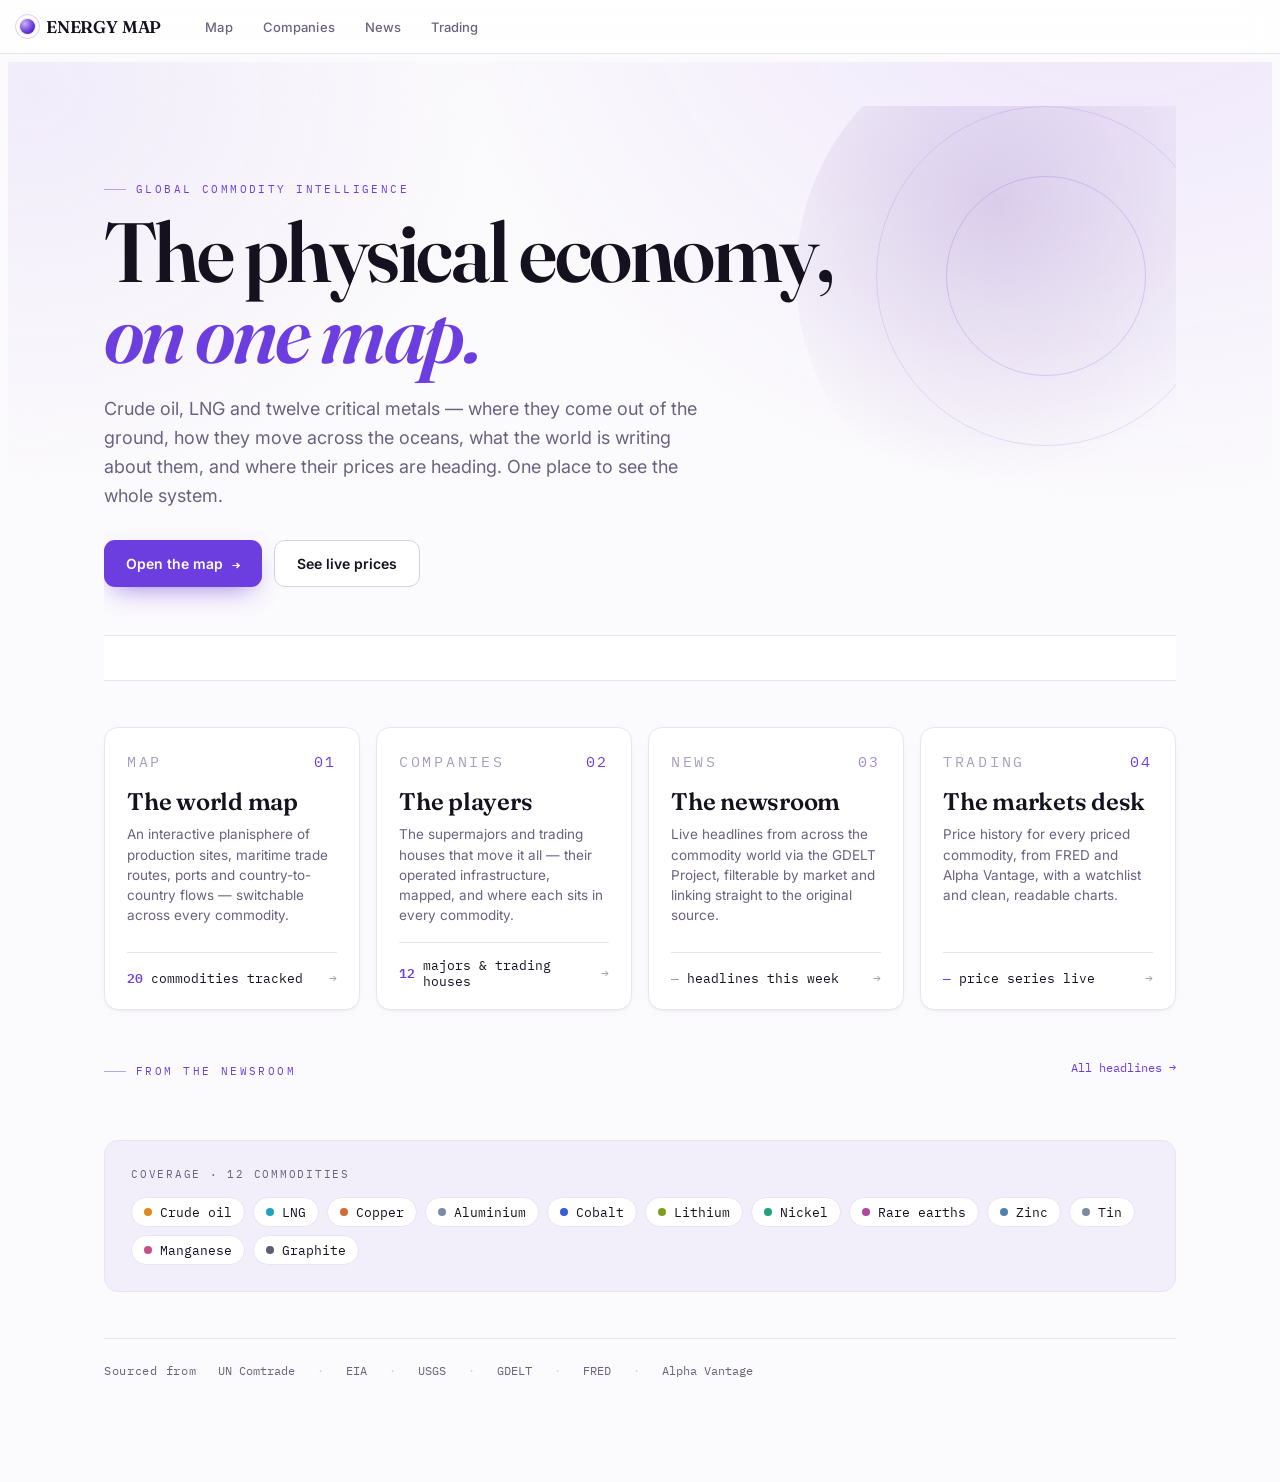
==== commit 9e98290e: "feat: coming-soon watchlist ordering + article photos - Trading: priced markets first, unpriced sink" ====
--- a/app/public/index.html
+++ b/app/public/index.html
@@ -66,6 +66,14 @@
       </a>
     </section>
 
+    <section class="latest">
+      <div class="latest-head">
+        <p class="eyebrow" style="margin:0">From the newsroom</p>
+        <a class="latest-all" href="news.html">All headlines <span class="arw">→</span></a>
+      </div>
+      <div class="latest-grid" id="latest-news"></div>
+    </section>
+
     <section class="coverage">
       <div class="lbl">Coverage · 12 commodities</div>
       <div class="cov-grid" id="coverage"></div>
--- a/app/public/site.css
+++ b/app/public/site.css
@@ -178,6 +178,26 @@
   border: 1px solid var(--border); background: #fff; }
 .cov .dot { width: 8px; height: 8px; border-radius: 50%; }
 
+/* latest headlines strip — photos bring the newsroom onto the home page */
+.latest { margin: 50px 0 0; animation: rise .7s .44s both; }
+.latest-head { display: flex; align-items: baseline; justify-content: space-between; margin-bottom: 16px; }
+.latest-all { font-family: var(--mono); font-size: 12px; color: var(--violet); text-decoration: none; }
+.latest-all:hover { text-decoration: underline; }
+.latest-grid { display: grid; grid-template-columns: repeat(4, 1fr); gap: 16px; }
+.lnews { display: flex; flex-direction: column; text-decoration: none; color: var(--ink);
+  background: var(--panel); border: 1px solid var(--border); border-radius: var(--r);
+  overflow: hidden; box-shadow: var(--shadow-sm); transition: transform .18s, box-shadow .18s; }
+.lnews:hover { transform: translateY(-4px); box-shadow: var(--shadow); }
+.lnews-img { height: 132px; background-size: cover; background-position: center; }
+.lnews-b { padding: 14px 15px 16px; display: flex; flex-direction: column; gap: 6px; flex: 1; }
+.lnews-tag { font-family: var(--mono); font-size: 10px; letter-spacing: .12em; text-transform: uppercase; }
+.lnews-t { font-family: var(--serif); font-size: 16px; font-weight: 500; line-height: 1.24;
+  letter-spacing: -.005em; display: -webkit-box; -webkit-line-clamp: 3; line-clamp: 3;
+  -webkit-box-orient: vertical; overflow: hidden; }
+.lnews-s { font-family: var(--mono); font-size: 11px; color: var(--faint); margin-top: auto; padding-top: 4px; }
+@media (max-width: 900px) { .latest-grid { grid-template-columns: repeat(2, 1fr); } }
+@media (max-width: 560px) { .latest-grid { grid-template-columns: 1fr; } }
+
 /* provenance footer */
 .provenance { margin: 46px 0 0; padding-top: 24px; border-top: 1px solid var(--border);
   display: flex; flex-wrap: wrap; align-items: center; gap: 10px 22px;
@@ -205,13 +225,16 @@
   background: color-mix(in srgb, var(--c, var(--violet)) 12%, #fff); }
 .chip.on .ct { color: var(--muted); }
 
-/* lead story */
-.lead { display: block; text-decoration: none; color: var(--ink); position: relative;
-  border: 1px solid var(--border); border-radius: var(--r); padding: 32px 32px 28px;
-  margin-bottom: 8px; overflow: hidden; background: var(--panel); box-shadow: var(--shadow-sm);
-  transition: box-shadow .18s, transform .18s; }
+/* lead story — text + article photo side by side */
+.lead { display: grid; grid-template-columns: 1fr 42%; align-items: stretch;
+  text-decoration: none; color: var(--ink); position: relative;
+  border: 1px solid var(--border); border-radius: var(--r); overflow: hidden;
+  margin-bottom: 8px; background: var(--panel); box-shadow: var(--shadow-sm);
+  transition: box-shadow .18s, transform .18s; min-height: 264px; }
 .lead::before { content: ""; position: absolute; left: 0; top: 0; bottom: 0; width: 4px;
-  background: var(--c, var(--violet)); }
+  background: var(--c, var(--violet)); z-index: 1; }
+.lead-body { padding: 32px 32px 28px; display: flex; flex-direction: column; justify-content: center; }
+.lead-img { background-size: cover; background-position: center; min-height: 210px; }
 .lead:hover { box-shadow: var(--shadow); transform: translateY(-2px); }
 .lead .kicker { font-family: var(--mono); font-size: 11px; letter-spacing: .16em;
   text-transform: uppercase; color: var(--c, var(--violet)); margin-bottom: 14px; }
@@ -224,10 +247,14 @@
 
 /* news list */
 .news-list { display: flex; flex-direction: column; }
-.news-item { display: grid; grid-template-columns: 1fr auto; align-items: center; gap: 20px;
-  text-decoration: none; padding: 18px 6px; border-bottom: 1px solid var(--border);
+.news-item { display: grid; grid-template-columns: 84px 1fr auto; align-items: center; gap: 18px;
+  text-decoration: none; padding: 14px 6px; border-bottom: 1px solid var(--border);
   transition: background .14s; }
+.n-thumb { width: 84px; height: 60px; border-radius: 8px; background-size: cover;
+  background-position: center; flex: none; }
+.n-body { min-width: 0; }
 .news-item:hover { background: rgba(108,62,224,.045); }
+.news-item:hover .n-thumb { filter: brightness(1.04); }
 .news-item .t { color: var(--ink); font-size: 15.5px; line-height: 1.4; font-weight: 450; }
 .news-item:hover .t { color: var(--violet); }
 .news-item .m { display: flex; align-items: center; gap: 8px 14px; margin-top: 8px;
@@ -280,6 +307,10 @@
 .wl .ch { font-size: 10.5px; display: block; margin-top: 1px; }
 .wl .ch.up { color: var(--up); } .wl .ch.down { color: var(--down); }
 .wl .na { font-family: var(--mono); font-size: 10.5px; color: var(--faint); }
+.wl .soon { font-family: var(--mono); font-size: 9.5px; letter-spacing: .04em;
+  color: var(--violet); text-transform: uppercase; white-space: nowrap;
+  border: 1px solid var(--violet-soft); border-radius: 20px; padding: 2px 8px; }
+.wl.off { opacity: .8; }
 
 /* main chart panel */
 .panel { border: 1px solid var(--border); border-radius: var(--r); overflow: hidden;
@@ -453,8 +484,11 @@
 @media (max-width: 760px) {
   .sections { grid-template-columns: 1fr; }
   .page-in { padding: 32px 18px 72px; }
-  .news-item { grid-template-columns: 1fr; }
-  .news-item .tags { justify-self: start; margin-top: 10px; }
+  .news-item { grid-template-columns: 64px 1fr; }
+  .n-thumb { width: 64px; height: 48px; }
+  .news-item .tags { display: none; }
+  .lead { grid-template-columns: 1fr; }
+  .lead-img { min-height: 160px; grid-row: 1; }
   .site-brand { margin-right: 8px; }
   .site-links a { padding: 7px 9px; }
 }
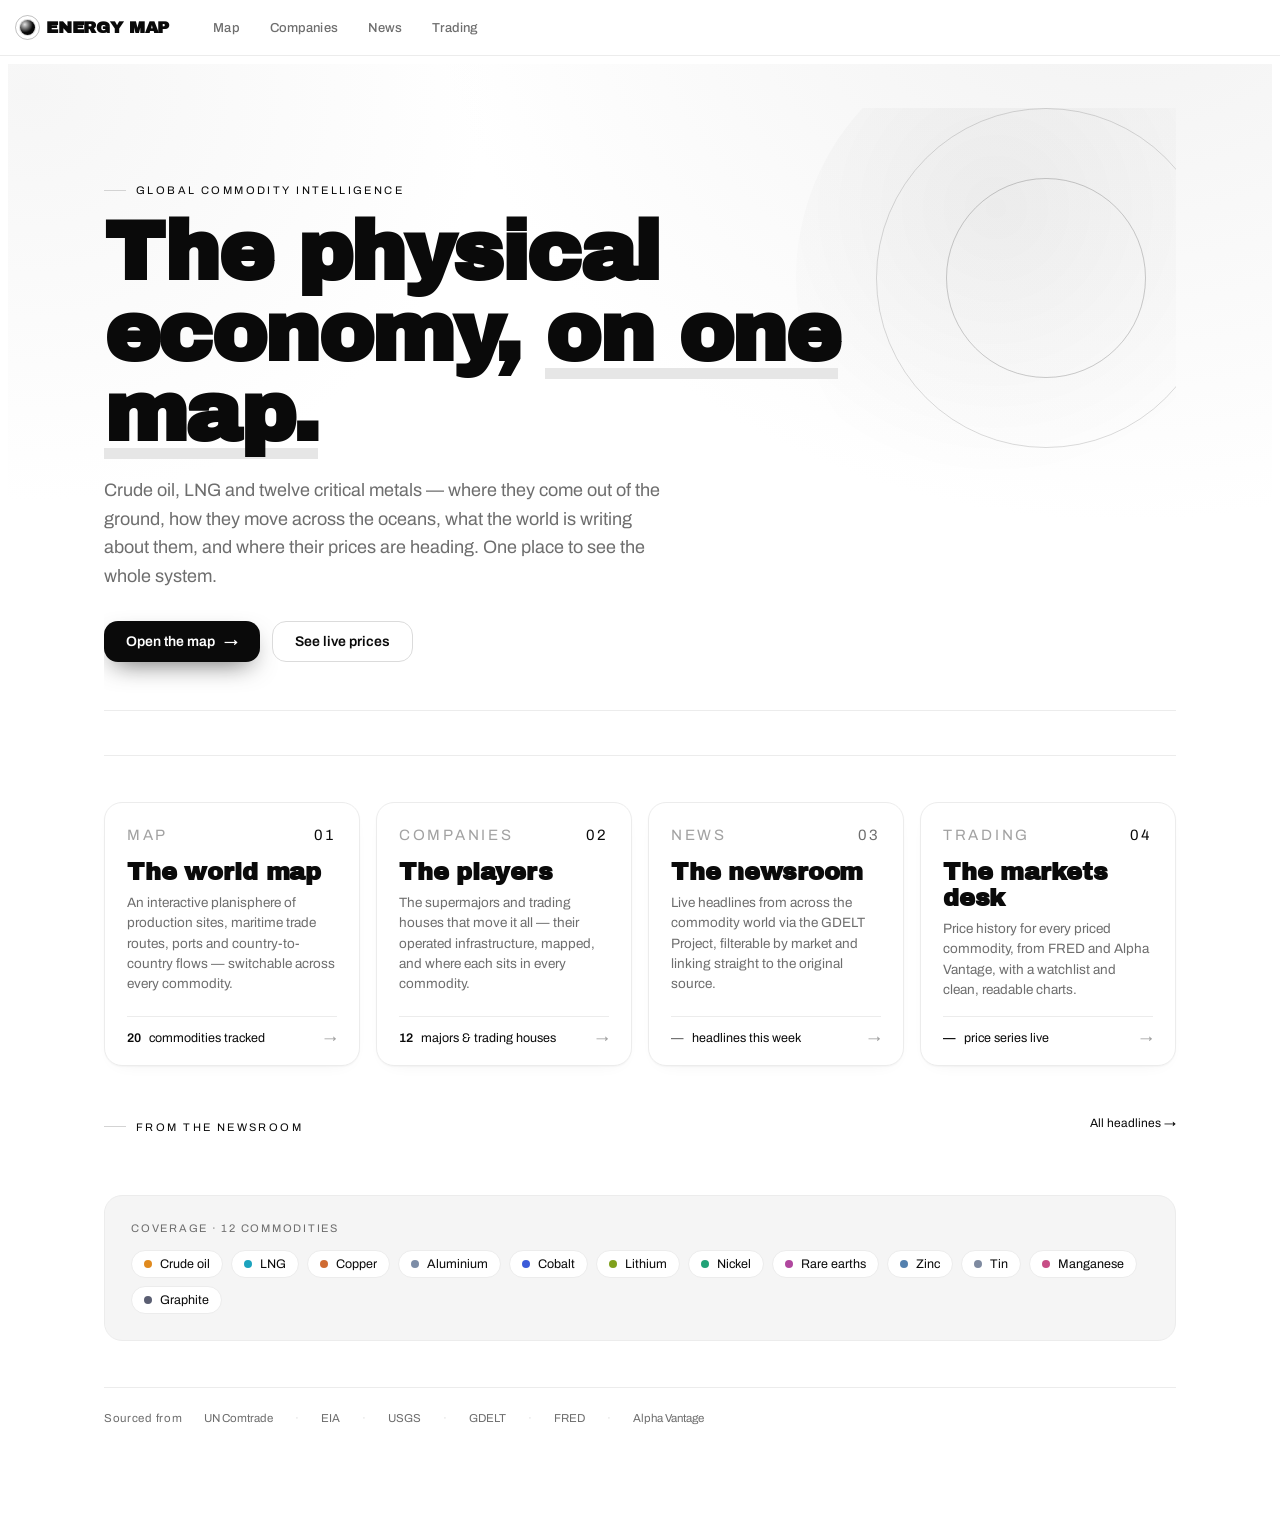
==== commit 7902d327: "design: black & white system — Archivo Black, rounded, no serif/italic Complete design-system overha" ====
--- a/app/public/index.html
+++ b/app/public/index.html
@@ -7,7 +7,7 @@
 <meta name="description" content="One map for the physical economy: where crude oil, LNG and 12 critical metals are produced, how they trade, what the news says, and where prices are heading." />
 <link rel="preconnect" href="https://fonts.googleapis.com" />
 <link rel="preconnect" href="https://fonts.gstatic.com" crossorigin />
-<link href="https://fonts.googleapis.com/css2?family=Fraunces:ital,opsz,wght@0,9..144,500;0,9..144,600;0,9..144,700;1,9..144,500&family=IBM+Plex+Mono:wght@400;500&family=Inter:wght@400;500;600;700&display=swap" rel="stylesheet" />
+<link href="https://fonts.googleapis.com/css2?family=Archivo+Black&family=Archivo:wght@400;500;600;700&display=swap" rel="stylesheet" />
 <link rel="stylesheet" href="site.css" />
 </head>
 <body>
--- a/app/public/site.css
+++ b/app/public/site.css
@@ -5,29 +5,28 @@
    maps) invert to a deep violet-black canvas so the commodity colours read.
    ========================================================================== */
 :root {
-  --nav-h: 54px;
-
-  /* light, editorial base */
-  --bg: #FBFAFC; --bg-2: #F3EFFA; --panel: #FFFFFF; --panel-2: #FFFFFF;
-  --border: #E9E3F4; --border-2: #D8CEEC;
-  --ink: #16111F; --muted: #6A6280; --faint: #A99FBC;
-
-  /* signature violet + market semantics */
-  --violet: #6C3EE0; --violet-soft: #B7A4E8; --lavender: #A78BCA;
-  --up: #1E9E6A; --down: #DE3E68;
-
-  /* the old chrome-accent vars now point at the violet family, so every
-     component that referenced them adopts the new identity automatically. */
-  --crude: #6C3EE0; --lng: #A78BCA;
-
-  --sans: "Inter", system-ui, -apple-system, sans-serif;
-  --disp: "Fraunces", Georgia, "Times New Roman", serif;
-  --serif: "Fraunces", Georgia, "Times New Roman", serif;
-  --mono: "IBM Plex Mono", ui-monospace, Menlo, monospace;
-
-  --r: 14px; --r-sm: 9px;
-  --shadow: 0 1px 2px rgba(22,17,31,.05), 0 10px 30px -14px rgba(108,62,224,.20);
-  --shadow-sm: 0 1px 2px rgba(22,17,31,.05), 0 4px 14px -10px rgba(108,62,224,.16);
+  --nav-h: 56px;
+
+  /* black & white, Bloomberg-clean */
+  --bg: #FFFFFF; --bg-2: #F5F5F5; --panel: #FFFFFF; --panel-2: #0A0A0A;
+  --border: #ECECEC; --border-2: #DBDBDB;
+  --ink: #0A0A0A; --muted: #6E6E6E; --faint: #A2A2A2;
+
+  /* functional finance semantics (kept — up/down must read at a glance) */
+  --up: #12855A; --down: #CE3A3A;
+
+  /* legacy accent names remapped to monochrome so every var() ref follows */
+  --violet: #0A0A0A; --violet-soft: #D3D3D3; --lavender: #8A8A8A;
+  --crude: #0A0A0A; --lng: #6E6E6E;
+
+  --sans: "Archivo", system-ui, -apple-system, sans-serif;
+  --disp: "Archivo Black", "Archivo", system-ui, sans-serif;
+  --serif: "Archivo Black", "Archivo", system-ui, sans-serif;
+  --mono: "Archivo", ui-monospace, Menlo, monospace;
+
+  --r: 18px; --r-sm: 12px;
+  --shadow: 0 1px 2px rgba(0,0,0,.05), 0 14px 38px -18px rgba(0,0,0,.18);
+  --shadow-sm: 0 1px 2px rgba(0,0,0,.04), 0 6px 20px -14px rgba(0,0,0,.12);
 }
 
 * { box-sizing: border-box; }
@@ -38,7 +37,7 @@
 body { background: var(--bg); }
 body.has-nav { padding-top: var(--nav-h); }
 
-::selection { background: rgba(108,62,224,.22); color: var(--ink); }
+::selection { background: rgba(10,10,10,.22); color: var(--ink); }
 
 /* ---------------------------------------------------------------- top nav -- */
 .site-nav {
@@ -52,22 +51,22 @@
   letter-spacing: -.01em; margin-right: 22px; }
 .site-brand .mk {
   width: 15px; height: 15px; border-radius: 50%; position: relative;
-  background: radial-gradient(circle at 32% 30%, #C9B6F2, var(--violet) 55%, #3A1E8A 88%);
-  box-shadow: 0 0 0 1px rgba(108,62,224,.15); flex: none; }
+  background: radial-gradient(circle at 32% 30%, #E4E4E4, var(--violet) 55%, #000000 88%);
+  box-shadow: 0 0 0 1px rgba(10,10,10,.15); flex: none; }
 .site-brand .mk::after {
   content: ""; position: absolute; inset: -5px; border-radius: 50%;
-  border: 1px solid rgba(108,62,224,.25); }
+  border: 1px solid rgba(10,10,10,.25); }
 .site-links { display: flex; align-items: center; gap: 2px; }
 .site-links a { position: relative; color: var(--muted); text-decoration: none;
   font-size: 13px; font-weight: 500; padding: 7px 14px; border-radius: var(--r-sm);
   transition: color .15s, background .15s; letter-spacing: .01em; }
-.site-links a:hover { color: var(--ink); background: rgba(108,62,224,.06); }
+.site-links a:hover { color: var(--ink); background: rgba(10,10,10,.06); }
 .site-links a.active { color: var(--violet); }
 .site-links a.active::after {
   content: ""; position: absolute; left: 14px; right: 14px; bottom: 2px; height: 2px;
   border-radius: 2px; background: var(--violet); }
 .site-comm { font-family: var(--mono); font-size: 11px; color: var(--violet);
-  border: 1px solid rgba(108,62,224,.30); border-radius: 20px; padding: 3px 11px;
+  border: 1px solid rgba(10,10,10,.30); border-radius: 20px; padding: 3px 11px;
   margin-left: auto; letter-spacing: .04em; text-transform: uppercase; }
 
 /* Map page: shrink the app to sit under the nav. (do not remove) */
@@ -77,8 +76,8 @@
 .page { min-height: calc(100vh - var(--nav-h)); color: var(--ink);
   font-family: var(--sans);
   background:
-    radial-gradient(120% 90% at 88% -10%, #EDE4FB 0%, rgba(251,250,252,0) 46%),
-    radial-gradient(90% 70% at 2% 2%, #F1ECFA 0%, rgba(251,250,252,0) 40%),
+    radial-gradient(120% 90% at 88% -10%, #F1F1F1 0%, rgba(251,250,252,0) 46%),
+    radial-gradient(90% 70% at 2% 2%, #F6F6F6 0%, rgba(251,250,252,0) 40%),
     var(--bg); }
 .page-in { max-width: 1120px; margin: 0 auto; padding: 44px 24px 96px; }
 .eyebrow { font-family: var(--mono); font-size: 11px; letter-spacing: .22em;
@@ -96,17 +95,17 @@
 .hero h1 { font-family: var(--disp); font-weight: 600; font-size: clamp(44px, 7vw, 84px);
   line-height: .96; letter-spacing: -.03em; margin: 0 0 22px; max-width: 15ch;
   animation: rise .7s .12s both; }
-.hero h1 .accent { color: var(--violet); font-style: italic; }
+.hero h1 .accent { color: var(--ink); box-shadow: inset 0 -.13em 0 #E6E6E6; }
 .hero p.sub { color: var(--muted); font-size: clamp(15px, 1.5vw, 18px); line-height: 1.6;
   max-width: 56ch; margin: 0 0 30px; animation: rise .7s .2s both; }
 .hero-cta { display: flex; gap: 12px; flex-wrap: wrap; animation: rise .7s .28s both; }
 .btn { display: inline-flex; align-items: center; gap: 9px; text-decoration: none;
-  font-size: 14px; font-weight: 600; padding: 12px 22px; border-radius: 11px;
+  font-size: 14px; font-weight: 600; padding: 12px 22px; border-radius: 14px;
   transition: transform .16s, box-shadow .16s, border-color .16s, background .16s; }
 .btn.primary { color: #fff; background: var(--violet);
-  box-shadow: 0 10px 26px -10px rgba(108,62,224,.7); }
-.btn.primary:hover { transform: translateY(-2px); background: #5A2FCB;
-  box-shadow: 0 14px 32px -10px rgba(108,62,224,.8); }
+  box-shadow: 0 10px 26px -10px rgba(10,10,10,.7); }
+.btn.primary:hover { transform: translateY(-2px); background: #000000;
+  box-shadow: 0 14px 32px -10px rgba(10,10,10,.8); }
 .btn.ghost { color: var(--ink); border: 1px solid var(--border-2); background: #fff; }
 .btn.ghost:hover { border-color: var(--violet); color: var(--violet); transform: translateY(-2px); }
 .btn .arw { font-family: var(--mono); }
@@ -114,11 +113,11 @@
 /* ambient orb — a soft lavender glow, calm not busy */
 .hero-orb { position: absolute; top: -80px; right: -120px; width: 500px; height: 500px;
   border-radius: 50%; pointer-events: none; z-index: 0;
-  background: radial-gradient(circle at 40% 36%, rgba(167,139,202,.34), rgba(251,250,252,0) 62%);
+  background: radial-gradient(circle at 40% 36%, rgba(10,10,10,.05), rgba(251,250,252,0) 62%);
   animation: rise 1s .1s both; }
 .hero-orb::before, .hero-orb::after { content: ""; position: absolute; inset: 80px;
-  border-radius: 50%; border: 1px solid rgba(108,62,224,.14); }
-.hero-orb::after { inset: 150px; border-color: rgba(108,62,224,.20); }
+  border-radius: 50%; border: 1px solid rgba(10,10,10,.14); }
+.hero-orb::after { inset: 150px; border-color: rgba(10,10,10,.20); }
 .hero > *:not(.hero-orb) { position: relative; z-index: 1; }
 
 /* live price ticker */
@@ -250,10 +249,10 @@
 .news-item { display: grid; grid-template-columns: 84px 1fr auto; align-items: center; gap: 18px;
   text-decoration: none; padding: 14px 6px; border-bottom: 1px solid var(--border);
   transition: background .14s; }
-.n-thumb { width: 84px; height: 60px; border-radius: 8px; background-size: cover;
+.n-thumb { width: 84px; height: 60px; border-radius: 11px; background-size: cover;
   background-position: center; flex: none; }
 .n-body { min-width: 0; }
-.news-item:hover { background: rgba(108,62,224,.045); }
+.news-item:hover { background: rgba(10,10,10,.045); }
 .news-item:hover .n-thumb { filter: brightness(1.04); }
 .news-item .t { color: var(--ink); font-size: 15.5px; line-height: 1.4; font-weight: 450; }
 .news-item:hover .t { color: var(--violet); }
@@ -270,7 +269,7 @@
 .more-wrap { display: flex; justify-content: center; margin: 26px 0 0; }
 .load-more { display: inline-flex; align-items: center; gap: 10px; cursor: pointer;
   font-family: var(--sans); font-size: 13.5px; font-weight: 500; color: var(--ink);
-  background: #fff; border: 1px solid var(--border-2); border-radius: 11px;
+  background: #fff; border: 1px solid var(--border-2); border-radius: 14px;
   padding: 11px 22px; box-shadow: var(--shadow-sm);
   transition: border-color .15s, transform .15s, color .15s; }
 .load-more:hover { border-color: var(--violet); color: var(--violet); transform: translateY(-1px); }
@@ -281,7 +280,7 @@
 .empty { color: var(--muted); padding: 60px 20px; text-align: center; font-size: 14px;
   border: 1px dashed var(--border-2); border-radius: var(--r); background: var(--bg-2); }
 .empty code { font-family: var(--mono); font-size: 12px; color: var(--violet);
-  background: #fff; padding: 2px 6px; border-radius: 5px; }
+  background: #fff; padding: 2px 6px; border-radius: 8px; }
 
 /* ================================================================= TRADING */
 .terminal { display: grid; grid-template-columns: 260px 1fr; gap: 18px; align-items: start; }
@@ -296,7 +295,7 @@
   padding: 11px 16px; border-top: 1px solid var(--border); transition: background .14s; }
 .wl .spark { width: 52px; height: 22px; }
 .wl .spark svg { width: 100%; height: 100%; display: block; overflow: visible; }
-.wl:hover { background: rgba(108,62,224,.05); }
+.wl:hover { background: rgba(10,10,10,.05); }
 .wl.on { background: color-mix(in srgb, var(--c) 12%, #fff); }
 .wl .dot { width: 9px; height: 9px; border-radius: 50%; background: var(--c); }
 .wl.off .dot { background: var(--faint); }
@@ -338,7 +337,7 @@
 
 .ranges { display: flex; gap: 6px; padding: 4px 24px 8px; }
 .range-btn { font-family: var(--mono); font-size: 11.5px; color: var(--muted);
-  background: var(--bg-2); border: 1px solid var(--border); border-radius: 7px;
+  background: var(--bg-2); border: 1px solid var(--border); border-radius: 10px;
   padding: 5px 12px; cursor: pointer; transition: .14s; }
 .range-btn:hover { color: var(--ink); }
 .range-btn.on { color: #fff; background: var(--violet); border-color: var(--violet); font-weight: 600; }
@@ -351,7 +350,7 @@
 .hover-line { stroke: var(--violet-soft); stroke-dasharray: 3 3; }
 .hover-dot { stroke: #fff; stroke-width: 2; }
 .tip { position: absolute; pointer-events: none; font-family: var(--mono); font-size: 11.5px;
-  background: var(--ink); border: 1px solid var(--ink); border-radius: 8px;
+  background: var(--ink); border: 1px solid var(--ink); border-radius: 11px;
   padding: 7px 10px; color: #fff; white-space: nowrap; transform: translate(-50%, -130%);
   opacity: 0; transition: opacity .1s; z-index: 5; }
 .tip .d { color: var(--violet-soft); display: block; font-size: 10px; margin-top: 2px; }
@@ -381,7 +380,7 @@
   text-transform: uppercase; color: var(--faint); margin: 14px 0 8px; }
 .co-chip-grid { display: grid; grid-template-columns: 1fr 1fr; gap: 6px; }
 .co-chip { display: flex; align-items: center; gap: 8px; text-align: left;
-  background: #fff; border: 1px solid var(--border); border-radius: 9px;
+  background: #fff; border: 1px solid var(--border); border-radius: 12px;
   padding: 8px 10px; cursor: pointer; transition: border-color .14s, background .14s; }
 .co-chip .d { width: 8px; height: 8px; border-radius: 50%; background: var(--c); flex: none; }
 .co-chip .n { font-size: 12.5px; color: var(--muted); font-weight: 500; line-height: 1.1; }
@@ -424,28 +423,28 @@
 .co-err code { font-family: var(--mono); color: var(--violet); }
 
 /* the map surface — deep violet-black data canvas */
-.co-map { position: relative; overflow: hidden; background: #140F1E; }
+.co-map { position: relative; overflow: hidden; background: #0A0A0A; }
 .co-map svg { width: 100%; height: 100%; display: block; }
-.co-map .sphere { fill: #17111F; stroke: #2A2140; stroke-width: .6; }
-.co-map .graticule { fill: none; stroke: #241C36; stroke-width: .4; }
-.co-map .country { stroke: #120D1B; stroke-width: .4; fill: #2C2440; transition: fill .3s, fill-opacity .3s; }
+.co-map .sphere { fill: #111111; stroke: #262626; stroke-width: .6; }
+.co-map .graticule { fill: none; stroke: #1C1C1C; stroke-width: .4; }
+.co-map .country { stroke: #0A0A0A; stroke-width: .4; fill: #242424; transition: fill .3s, fill-opacity .3s; }
 
 .co-legend { position: absolute; left: 18px; bottom: 18px; display: flex; flex-wrap: wrap;
   align-items: center; gap: 6px 14px; max-width: 460px; padding: 11px 14px;
-  background: rgba(20,15,30,.85); backdrop-filter: blur(8px);
-  border: 1px solid #2A2140; border-radius: 10px; }
+  background: rgba(12,12,12,.85); backdrop-filter: blur(8px);
+  border: 1px solid #262626; border-radius: 13px; }
 .co-legend .lg-h { font-family: var(--mono); font-size: 10px; letter-spacing: .12em;
-  text-transform: uppercase; color: #8B7FA6; width: 100%; }
+  text-transform: uppercase; color: #8A8A8A; width: 100%; }
 .co-legend .lg { display: inline-flex; align-items: center; gap: 6px;
-  font-size: 11.5px; color: #C9C0DC; }
-.co-legend .lg svg path { fill: #8B7FA6 !important; }
-.co-legend .lg-note { font-family: var(--mono); font-size: 10px; color: #8B7FA6;
-  width: 100%; border-top: 1px solid #2A2140; padding-top: 7px; }
+  font-size: 11.5px; color: #C8C8C8; }
+.co-legend .lg svg path { fill: #8A8A8A !important; }
+.co-legend .lg-note { font-family: var(--mono); font-size: 10px; color: #8A8A8A;
+  width: 100%; border-top: 1px solid #262626; padding-top: 7px; }
 
 .co-pop { position: absolute; z-index: 6; width: 240px; transform: translate(-50%, -100%);
-  background: #1C1630; border: 1px solid #342A4E; border-radius: 12px; color: #EDE9F6;
+  background: #141414; border: 1px solid #2E2E2E; border-radius: 15px; color: #EDEDED;
   padding: 14px 15px 13px; box-shadow: 0 18px 40px -12px rgba(0,0,0,.6); }
-.co-pop .pop-x { position: absolute; top: 8px; right: 11px; color: #8B7FA6;
+.co-pop .pop-x { position: absolute; top: 8px; right: 11px; color: #8A8A8A;
   cursor: pointer; font-size: 16px; line-height: 1; }
 .co-pop .pop-x:hover { color: #fff; }
 .co-pop .pop-k { font-family: var(--mono); font-size: 10px; letter-spacing: .12em;
@@ -453,13 +452,13 @@
 .co-pop .pop-t { font-family: var(--disp); font-size: 17px; font-weight: 600;
   margin: 3px 0 8px; line-height: 1.2; padding-right: 12px; color: #fff; }
 .co-pop .pop-m { display: flex; align-items: center; gap: 8px; flex-wrap: wrap;
-  font-family: var(--mono); font-size: 11px; color: #B3A8C9; margin-bottom: 7px; }
+  font-family: var(--mono); font-size: 11px; color: #B0B0B0; margin-bottom: 7px; }
 .co-pop .chip2 { display: inline-flex; align-items: center; gap: 6px; font-family: var(--mono);
-  font-size: 10.5px; color: #EDE9F6; padding: 2px 8px; border-radius: 20px;
+  font-size: 10.5px; color: #EDEDED; padding: 2px 8px; border-radius: 20px;
   border: 1px solid color-mix(in srgb, var(--c) 45%, transparent);
   background: color-mix(in srgb, var(--c) 22%, transparent); }
 .co-pop .chip2 .dot { width: 6px; height: 6px; border-radius: 50%; background: var(--c); }
-.co-pop .pop-note { font-size: 11.5px; color: #B3A8C9; line-height: 1.45; }
+.co-pop .pop-note { font-size: 11.5px; color: #B0B0B0; line-height: 1.45; }
 
 @media (max-width: 900px) {
   .companies { grid-template-columns: 1fr; grid-template-rows: auto 1fr; }
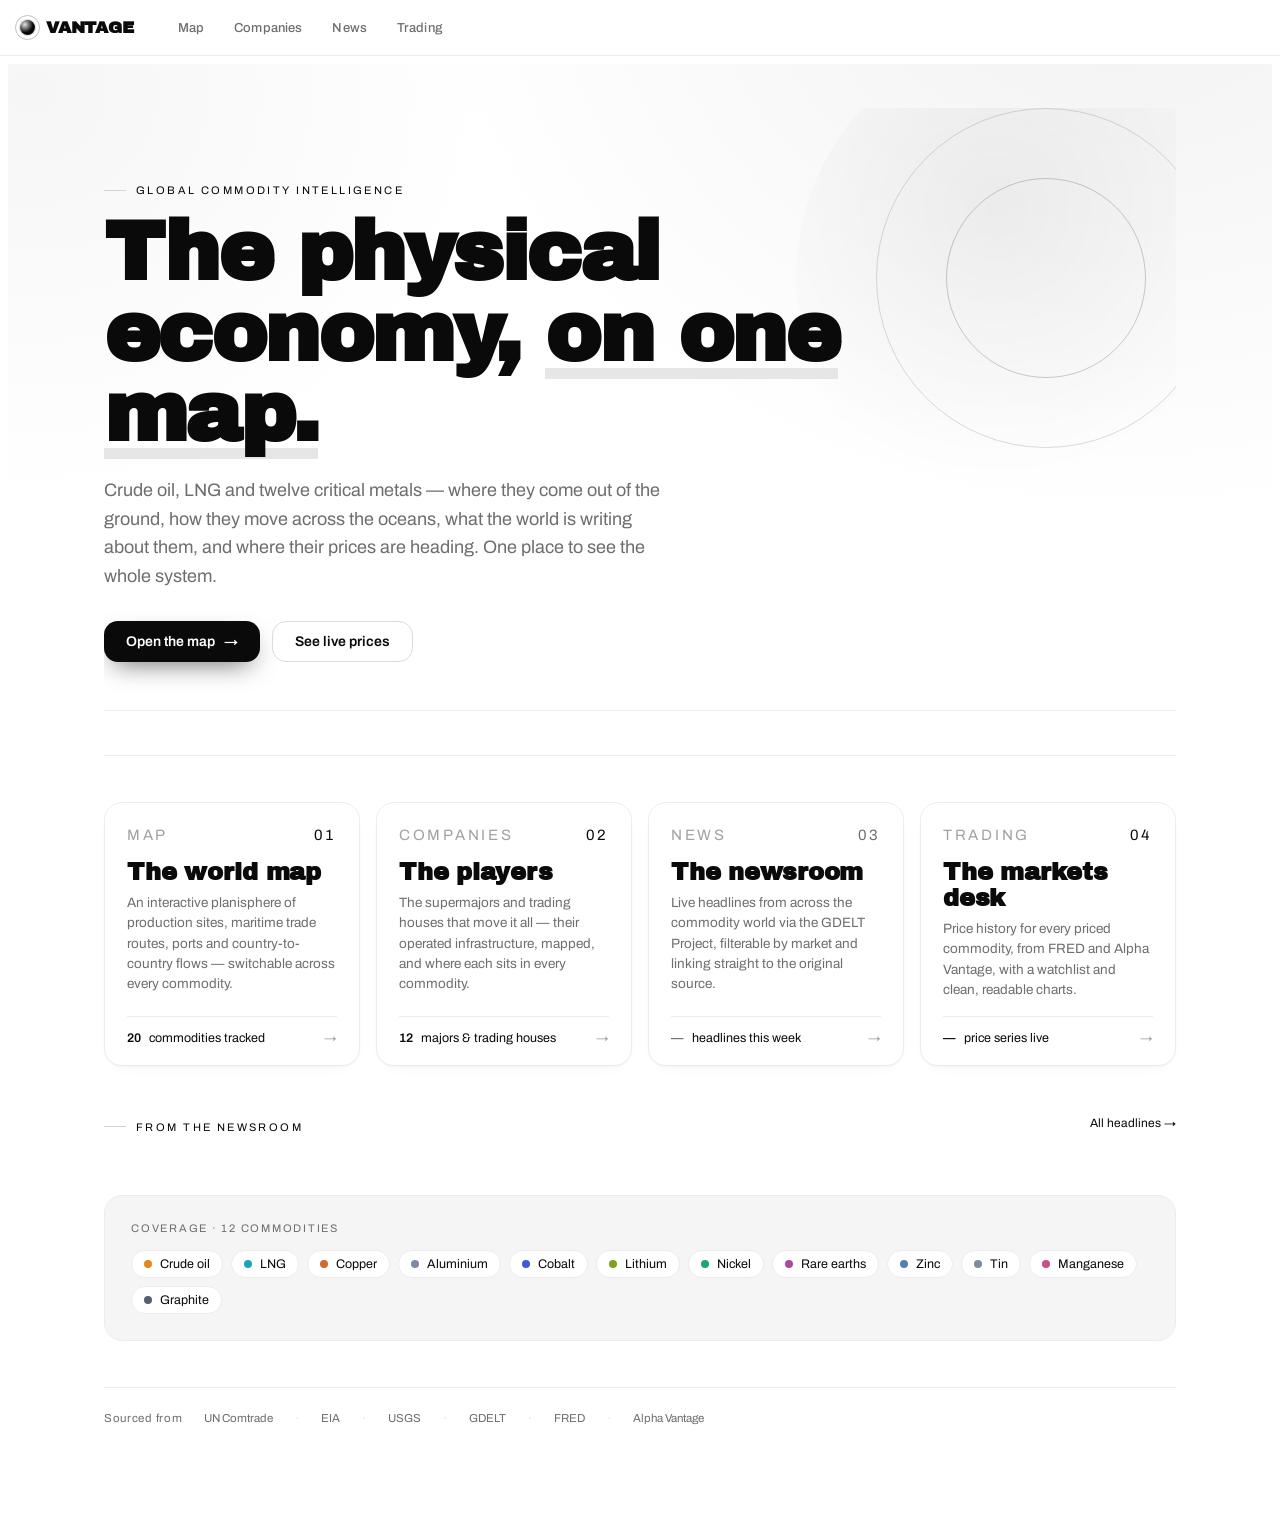
==== commit 980ed72f: "Rename brand Energy Map → Vantage Nav brand, page <title>s and source-comment headers. Hero and foot" ====
--- a/app/public/index.html
+++ b/app/public/index.html
@@ -3,7 +3,7 @@
 <head>
 <meta charset="utf-8" />
 <meta name="viewport" content="width=device-width, initial-scale=1" />
-<title>Energy Map · Global commodity intelligence</title>
+<title>Vantage · Global commodity intelligence</title>
 <meta name="description" content="One map for the physical economy: where crude oil, LNG and 12 critical metals are produced, how they trade, what the news says, and where prices are heading." />
 <link rel="preconnect" href="https://fonts.googleapis.com" />
 <link rel="preconnect" href="https://fonts.gstatic.com" crossorigin />
--- a/app/public/site.css
+++ b/app/public/site.css
@@ -1,5 +1,5 @@
 /* ============================================================================
-   Energy Map — shared design system
+   Vantage — shared design system
    Editorial-finance identity: white/ivory paper, near-black ink, a signature
    violet, and a characterful serif (Fraunces) for display. Data surfaces (the
    maps) invert to a deep violet-black canvas so the commodity colours read.
@@ -30,11 +30,12 @@
 }
 
 * { box-sizing: border-box; }
+[hidden] { display: none !important; }  /* beat class-level display:grid/flex */
 /* Terminal-grade numerals: digits share a fixed advance so prices line up. */
 .mono, .ticker, .tk, .wl, .price-now, .stats-strip, .axis text, .news-count,
 .scard .stat, .scard .ic .no, .foot-note, .wl .rt, .chip .ct, .site-comm {
   font-variant-numeric: tabular-nums; font-feature-settings: "tnum" 1; }
-body { background: var(--bg); }
+body { background: var(--bg); font-family: var(--sans); color: var(--ink); }
 body.has-nav { padding-top: var(--nav-h); }
 
 ::selection { background: rgba(10,10,10,.22); color: var(--ink); }
@@ -282,8 +283,61 @@
 .empty code { font-family: var(--mono); font-size: 12px; color: var(--violet);
   background: #fff; padding: 2px 6px; border-radius: 8px; }
 
+/* --- Bloomberg-style thematic sections + auto-scrolling carousels --- */
+.rubric { margin: 36px 0 0; }
+.rubric-head { display: flex; align-items: center; gap: 10px; margin-bottom: 15px; }
+.rubric-dot { width: 10px; height: 10px; border-radius: 50%; background: var(--c); flex: none; }
+.rubric-name { font-family: var(--disp); font-size: 21px; font-weight: 400;
+  letter-spacing: -.01em; margin: 0; }
+.rubric-ct { font-size: 12px; color: var(--faint); font-variant-numeric: tabular-nums; }
+.rubric-all { margin-left: auto; font-family: var(--sans); font-size: 12px; font-weight: 600;
+  color: var(--ink); background: none; border: none; cursor: pointer; padding: 6px 2px; }
+.rubric-all:hover { text-decoration: underline; }
+
+.rubric-scroll { overflow-x: auto; overflow-y: hidden; padding-bottom: 4px; }
+.rubric-scroll.marq { overflow: hidden;
+  -webkit-mask-image: linear-gradient(90deg, transparent, #000 3%, #000 97%, transparent);
+  mask-image: linear-gradient(90deg, transparent, #000 3%, #000 97%, transparent); }
+.rubric-track { display: flex; gap: 16px; width: max-content; }
+.rubric-track.run { animation: hscroll var(--dur, 40s) linear infinite; }
+.rubric-track.run.rev { animation-direction: reverse; }
+.rubric-scroll.marq:hover .rubric-track.run { animation-play-state: paused; }
+
+.acard { display: flex; flex-direction: column; text-decoration: none; color: var(--ink);
+  background: var(--panel); border: 1px solid var(--border); border-radius: 16px;
+  overflow: hidden; box-shadow: var(--shadow-sm); transition: transform .18s, box-shadow .18s; }
+.acard:hover { transform: translateY(-4px); box-shadow: var(--shadow); }
+.rubric-track .acard { width: 300px; flex: none; }
+.acard-img { height: 168px; background-size: cover; background-position: center; }
+.acard-b { padding: 14px 15px 15px; display: flex; flex-direction: column; gap: 7px; flex: 1; }
+.acard-tag { display: inline-flex; align-items: center; gap: 6px; font-size: 10px; font-weight: 700;
+  letter-spacing: .1em; text-transform: uppercase; }
+.acard-tag .d { width: 7px; height: 7px; border-radius: 50%; }
+.acard-t { font-family: var(--sans); font-size: 15px; font-weight: 600; line-height: 1.3;
+  display: -webkit-box; -webkit-line-clamp: 3; line-clamp: 3; -webkit-box-orient: vertical; overflow: hidden; }
+.acard-m { display: flex; justify-content: space-between; gap: 10px; margin-top: auto;
+  font-size: 11px; color: var(--faint); font-variant-numeric: tabular-nums; }
+
+.news-grid { display: grid; grid-template-columns: repeat(auto-fill, minmax(262px, 1fr)); gap: 18px; }
+.news-grid .acard-img { height: 152px; }
+
+@keyframes hscroll { from { transform: translateX(0); } to { transform: translateX(-50%); } }
+@media (prefers-reduced-motion: reduce) {
+  .rubric-track.run { animation: none; }
+  .rubric-scroll.marq { overflow-x: auto; }
+}
+
 /* ================================================================= TRADING */
 .terminal { display: grid; grid-template-columns: 260px 1fr; gap: 18px; align-items: start; }
+
+/* market switch — Commodities | Firms */
+.mkt-switch { display: inline-flex; gap: 4px; padding: 4px; margin-bottom: 18px;
+  border: 1px solid var(--border); border-radius: 999px; background: var(--bg-2); }
+.mkt-switch button { font-family: var(--mono); font-size: 12px; font-weight: 600;
+  letter-spacing: .06em; text-transform: uppercase; color: var(--muted);
+  padding: 8px 20px; border: none; border-radius: 999px; background: none;
+  cursor: pointer; transition: color .14s, background .14s; }
+.mkt-switch button.on { background: var(--ink); color: #fff; }
 
 /* watchlist rail */
 .watchlist { border: 1px solid var(--border); border-radius: var(--r); overflow: hidden;
@@ -299,6 +353,8 @@
 .wl.on { background: color-mix(in srgb, var(--c) 12%, #fff); }
 .wl .dot { width: 9px; height: 9px; border-radius: 50%; background: var(--c); }
 .wl.off .dot { background: var(--faint); }
+.wl .wl-logo { width: 22px; height: 16px; object-fit: contain; object-position: left center;
+  filter: grayscale(1) contrast(1.05); }
 .wl .nm { font-family: var(--sans); font-size: 13.5px; color: var(--ink); font-weight: 500; }
 .wl.off .nm { color: var(--faint); }
 .wl .rt { text-align: right; font-family: var(--mono); }
@@ -392,6 +448,10 @@
 .co-card { border: 1px solid var(--border); border-left: 3px solid var(--c);
   border-radius: var(--r); padding: 18px 18px 16px; background: var(--panel);
   box-shadow: var(--shadow-sm); }
+.co-brand { display: flex; align-items: center; min-height: 34px; margin-bottom: 14px;
+  padding-bottom: 14px; border-bottom: 1px solid var(--border); }
+.co-logo { max-height: 34px; max-width: 170px; width: auto; object-fit: contain;
+  filter: grayscale(1) contrast(1.05); }
 .co-name .mono-tag { font-family: var(--mono); font-size: 10px; letter-spacing: .14em;
   text-transform: uppercase; color: var(--c); }
 .co-name h2 { font-family: var(--disp); font-size: 26px; font-weight: 600; margin: 5px 0 0;
@@ -422,43 +482,113 @@
 .co-err { color: var(--muted); font-size: 13px; padding: 20px 0; }
 .co-err code { font-family: var(--mono); color: var(--violet); }
 
-/* the map surface — deep violet-black data canvas */
-.co-map { position: relative; overflow: hidden; background: #0A0A0A; }
+/* the map surface — light data canvas, matching the charte */
+.co-map { position: relative; overflow: hidden;
+  background: radial-gradient(120% 100% at 50% 0%, #FFFFFF 0%, #F1F1F1 70%); }
 .co-map svg { width: 100%; height: 100%; display: block; }
-.co-map .sphere { fill: #111111; stroke: #262626; stroke-width: .6; }
-.co-map .graticule { fill: none; stroke: #1C1C1C; stroke-width: .4; }
-.co-map .country { stroke: #0A0A0A; stroke-width: .4; fill: #242424; transition: fill .3s, fill-opacity .3s; }
+.co-map .sphere { fill: #F5F5F5; stroke: #E4E4E4; stroke-width: .8; }
+.co-map .graticule { fill: none; stroke: #EAEAEA; stroke-width: .5; }
+.co-map .country { stroke: #FFFFFF; stroke-width: .7; fill: #E2E2E2; transition: fill .3s, fill-opacity .3s; }
 
 .co-legend { position: absolute; left: 18px; bottom: 18px; display: flex; flex-wrap: wrap;
   align-items: center; gap: 6px 14px; max-width: 460px; padding: 11px 14px;
-  background: rgba(12,12,12,.85); backdrop-filter: blur(8px);
-  border: 1px solid #262626; border-radius: 13px; }
-.co-legend .lg-h { font-family: var(--mono); font-size: 10px; letter-spacing: .12em;
-  text-transform: uppercase; color: #8A8A8A; width: 100%; }
+  background: rgba(255,255,255,.9); backdrop-filter: blur(8px);
+  border: 1px solid var(--border); border-radius: 14px; box-shadow: var(--shadow-sm); }
+.co-legend .lg-h { font-family: var(--sans); font-size: 10px; letter-spacing: .12em;
+  text-transform: uppercase; color: var(--faint); width: 100%; }
 .co-legend .lg { display: inline-flex; align-items: center; gap: 6px;
-  font-size: 11.5px; color: #C8C8C8; }
-.co-legend .lg svg path { fill: #8A8A8A !important; }
-.co-legend .lg-note { font-family: var(--mono); font-size: 10px; color: #8A8A8A;
-  width: 100%; border-top: 1px solid #262626; padding-top: 7px; }
-
-.co-pop { position: absolute; z-index: 6; width: 240px; transform: translate(-50%, -100%);
-  background: #141414; border: 1px solid #2E2E2E; border-radius: 15px; color: #EDEDED;
-  padding: 14px 15px 13px; box-shadow: 0 18px 40px -12px rgba(0,0,0,.6); }
-.co-pop .pop-x { position: absolute; top: 8px; right: 11px; color: #8A8A8A;
+  font-size: 11.5px; color: var(--muted); }
+.co-legend .lg svg path { fill: var(--muted) !important; }
+.co-legend .lg-note { font-family: var(--sans); font-size: 10px; color: var(--faint);
+  width: 100%; border-top: 1px solid var(--border); padding-top: 7px; }
+
+.co-pop { position: absolute; z-index: 6; width: 244px; transform: translate(-50%, -100%);
+  background: #fff; border: 1px solid var(--border); border-radius: 16px; color: var(--ink);
+  padding: 14px 15px 13px; box-shadow: var(--shadow); }
+.co-pop .pop-x { position: absolute; top: 8px; right: 12px; color: var(--faint);
   cursor: pointer; font-size: 16px; line-height: 1; }
-.co-pop .pop-x:hover { color: #fff; }
-.co-pop .pop-k { font-family: var(--mono); font-size: 10px; letter-spacing: .12em;
-  text-transform: uppercase; }
-.co-pop .pop-t { font-family: var(--disp); font-size: 17px; font-weight: 600;
-  margin: 3px 0 8px; line-height: 1.2; padding-right: 12px; color: #fff; }
+.co-pop .pop-x:hover { color: var(--ink); }
+.co-pop .pop-k { font-family: var(--sans); font-size: 10px; letter-spacing: .12em;
+  font-weight: 700; text-transform: uppercase; }
+.co-pop .pop-t { font-family: var(--disp); font-size: 17px; font-weight: 400;
+  margin: 3px 0 8px; line-height: 1.2; padding-right: 12px; color: var(--ink); }
 .co-pop .pop-m { display: flex; align-items: center; gap: 8px; flex-wrap: wrap;
-  font-family: var(--mono); font-size: 11px; color: #B0B0B0; margin-bottom: 7px; }
-.co-pop .chip2 { display: inline-flex; align-items: center; gap: 6px; font-family: var(--mono);
-  font-size: 10.5px; color: #EDEDED; padding: 2px 8px; border-radius: 20px;
-  border: 1px solid color-mix(in srgb, var(--c) 45%, transparent);
-  background: color-mix(in srgb, var(--c) 22%, transparent); }
+  font-size: 11px; color: var(--muted); margin-bottom: 7px; }
+.co-pop .chip2 { display: inline-flex; align-items: center; gap: 6px; font-size: 10.5px;
+  color: var(--ink); padding: 2px 9px; border-radius: 20px;
+  border: 1px solid color-mix(in srgb, var(--c) 40%, transparent);
+  background: color-mix(in srgb, var(--c) 12%, #fff); }
 .co-pop .chip2 .dot { width: 6px; height: 6px; border-radius: 50%; background: var(--c); }
-.co-pop .pop-note { font-size: 11.5px; color: #B0B0B0; line-height: 1.45; }
+.co-pop .pop-note { font-size: 11.5px; color: var(--muted); line-height: 1.45; }
+
+/* --- welcome / discovery screen --- */
+.co-welcome { height: calc(100vh - var(--nav-h)); display: flex; align-items: center;
+  justify-content: center; padding: 24px;
+  background: radial-gradient(90% 70% at 50% -10%, #F4F4F4 0%, rgba(255,255,255,0) 55%), var(--bg); }
+.co-welcome-in { width: 100%; max-width: 720px; text-align: center; animation: rise .6s .05s both; }
+.co-welcome-in .eyebrow { justify-content: center; }
+.co-welcome-h { font-family: var(--disp); font-weight: 400; font-size: clamp(30px, 4.4vw, 52px);
+  line-height: 1.04; letter-spacing: -.02em; margin: 6px auto 30px; max-width: 16ch; }
+
+/* search box (shared: big on welcome, compact in the panel) */
+.co-searchbox { position: relative; display: flex; align-items: center; }
+.co-searchbox .co-search-ic { position: absolute; left: 18px; font-size: 20px; color: var(--faint); pointer-events: none; }
+.co-searchbox input { width: 100%; font-family: var(--sans); font-size: 15px; color: var(--ink);
+  background: #fff; border: 1px solid var(--border-2); border-radius: 16px;
+  padding: 14px 16px 14px 46px; outline: none; box-shadow: var(--shadow-sm);
+  transition: border-color .15s, box-shadow .15s; }
+.co-searchbox input:focus { border-color: var(--ink); box-shadow: var(--shadow); }
+.co-searchbox input::placeholder { color: var(--faint); }
+.co-searchbox.big input { font-size: 17px; padding: 18px 18px 18px 52px; border-radius: 18px; }
+.co-searchbox.big .co-search-ic { font-size: 24px; }
+
+.co-results { position: absolute; top: calc(100% + 8px); left: 0; right: 0; z-index: 30;
+  background: #fff; border: 1px solid var(--border); border-radius: 16px; overflow: hidden auto;
+  max-height: 340px; box-shadow: var(--shadow); display: none; text-align: left; }
+.co-results.open { display: block; }
+.co-res { display: flex; align-items: center; gap: 10px; width: 100%; text-align: left;
+  background: none; border: none; border-bottom: 1px solid var(--border); cursor: pointer;
+  padding: 11px 16px; transition: background .12s; }
+.co-res:last-child { border-bottom: none; }
+.co-res:hover { background: #F5F5F5; }
+.co-res .d { width: 9px; height: 9px; border-radius: 50%; flex: none; }
+.co-res .rn { font-size: 14px; color: var(--ink); font-weight: 500; }
+.co-res .rt { margin-left: auto; font-size: 11px; color: var(--faint); text-transform: uppercase; letter-spacing: .04em; }
+.co-nores { padding: 16px; color: var(--muted); font-size: 13px; }
+
+.co-quick-lbl, .co-suggest-lbl { font-family: var(--sans); font-size: 11px; letter-spacing: .14em;
+  text-transform: uppercase; color: var(--faint); margin: 26px 0 12px; }
+.co-quick { display: flex; flex-wrap: wrap; gap: 8px; justify-content: center; }
+.co-quick-chip, .co-sug-chip { display: inline-flex; align-items: center; gap: 8px; cursor: pointer;
+  font-family: var(--sans); font-size: 13px; font-weight: 500; color: var(--ink);
+  background: #fff; border: 1px solid var(--border-2); border-radius: 999px; padding: 9px 15px;
+  transition: border-color .14s, transform .14s, box-shadow .14s; }
+.co-quick-chip:hover, .co-sug-chip:hover { border-color: var(--ink); transform: translateY(-2px); box-shadow: var(--shadow-sm); }
+.co-quick-chip .d, .co-sug-chip .d { width: 8px; height: 8px; border-radius: 50%; }
+
+/* welcome quick picks — clickable logo wall */
+.co-quick { gap: 12px; }
+.co-logo-tile { display: flex; flex-direction: column; align-items: center; justify-content: center;
+  gap: 11px; cursor: pointer; width: 138px; height: 100px; padding: 14px 12px;
+  background: #fff; border: 1px solid var(--border-2); border-radius: var(--r-sm);
+  transition: border-color .14s, transform .14s, box-shadow .14s; }
+.co-logo-tile:hover { border-color: var(--ink); transform: translateY(-3px); box-shadow: var(--shadow-sm); }
+.clt-logo { height: 34px; display: flex; align-items: center; justify-content: center; }
+.clt-logo img { max-height: 34px; max-width: 108px; width: auto; object-fit: contain;
+  filter: grayscale(1) contrast(1.05); }
+.co-logo-tile .clt-nm { font-family: var(--sans); font-size: 11.5px; font-weight: 500;
+  color: var(--muted); text-align: center; line-height: 1.2; }
+
+/* panel switcher */
+.co-switch { display: flex; gap: 8px; margin-bottom: 18px; }
+.co-switch .co-searchbox { flex: 1; }
+.co-home { flex: none; font-family: var(--sans); font-size: 12px; font-weight: 600; letter-spacing: .04em;
+  color: var(--ink); background: #fff; border: 1px solid var(--border-2); border-radius: 14px;
+  padding: 0 16px; cursor: pointer; transition: border-color .14s; }
+.co-home:hover { border-color: var(--ink); }
+.co-suggest-lbl { margin: 24px 0 10px; }
+.co-suggest { display: flex; flex-wrap: wrap; gap: 7px; }
+.co-suggest .co-sug-chip { font-size: 12px; padding: 7px 12px; }
 
 @media (max-width: 900px) {
   .companies { grid-template-columns: 1fr; grid-template-rows: auto 1fr; }
